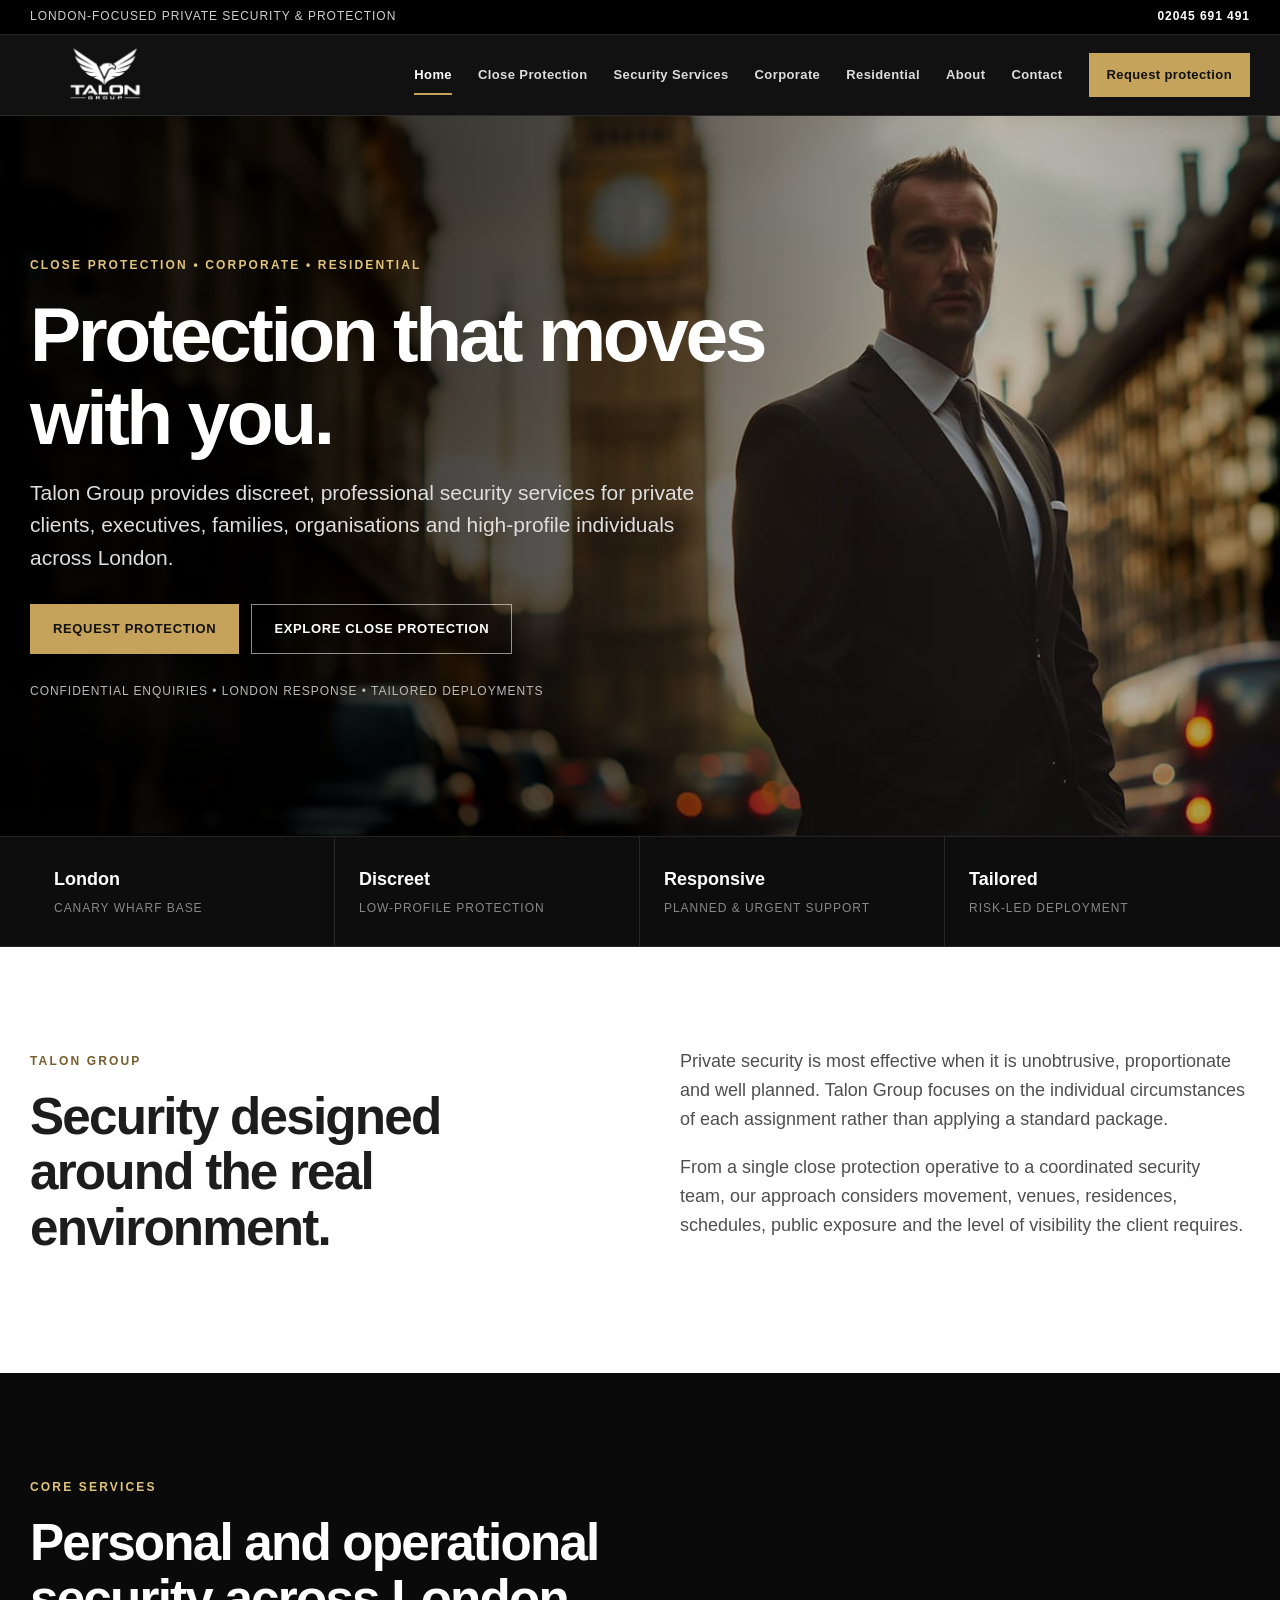
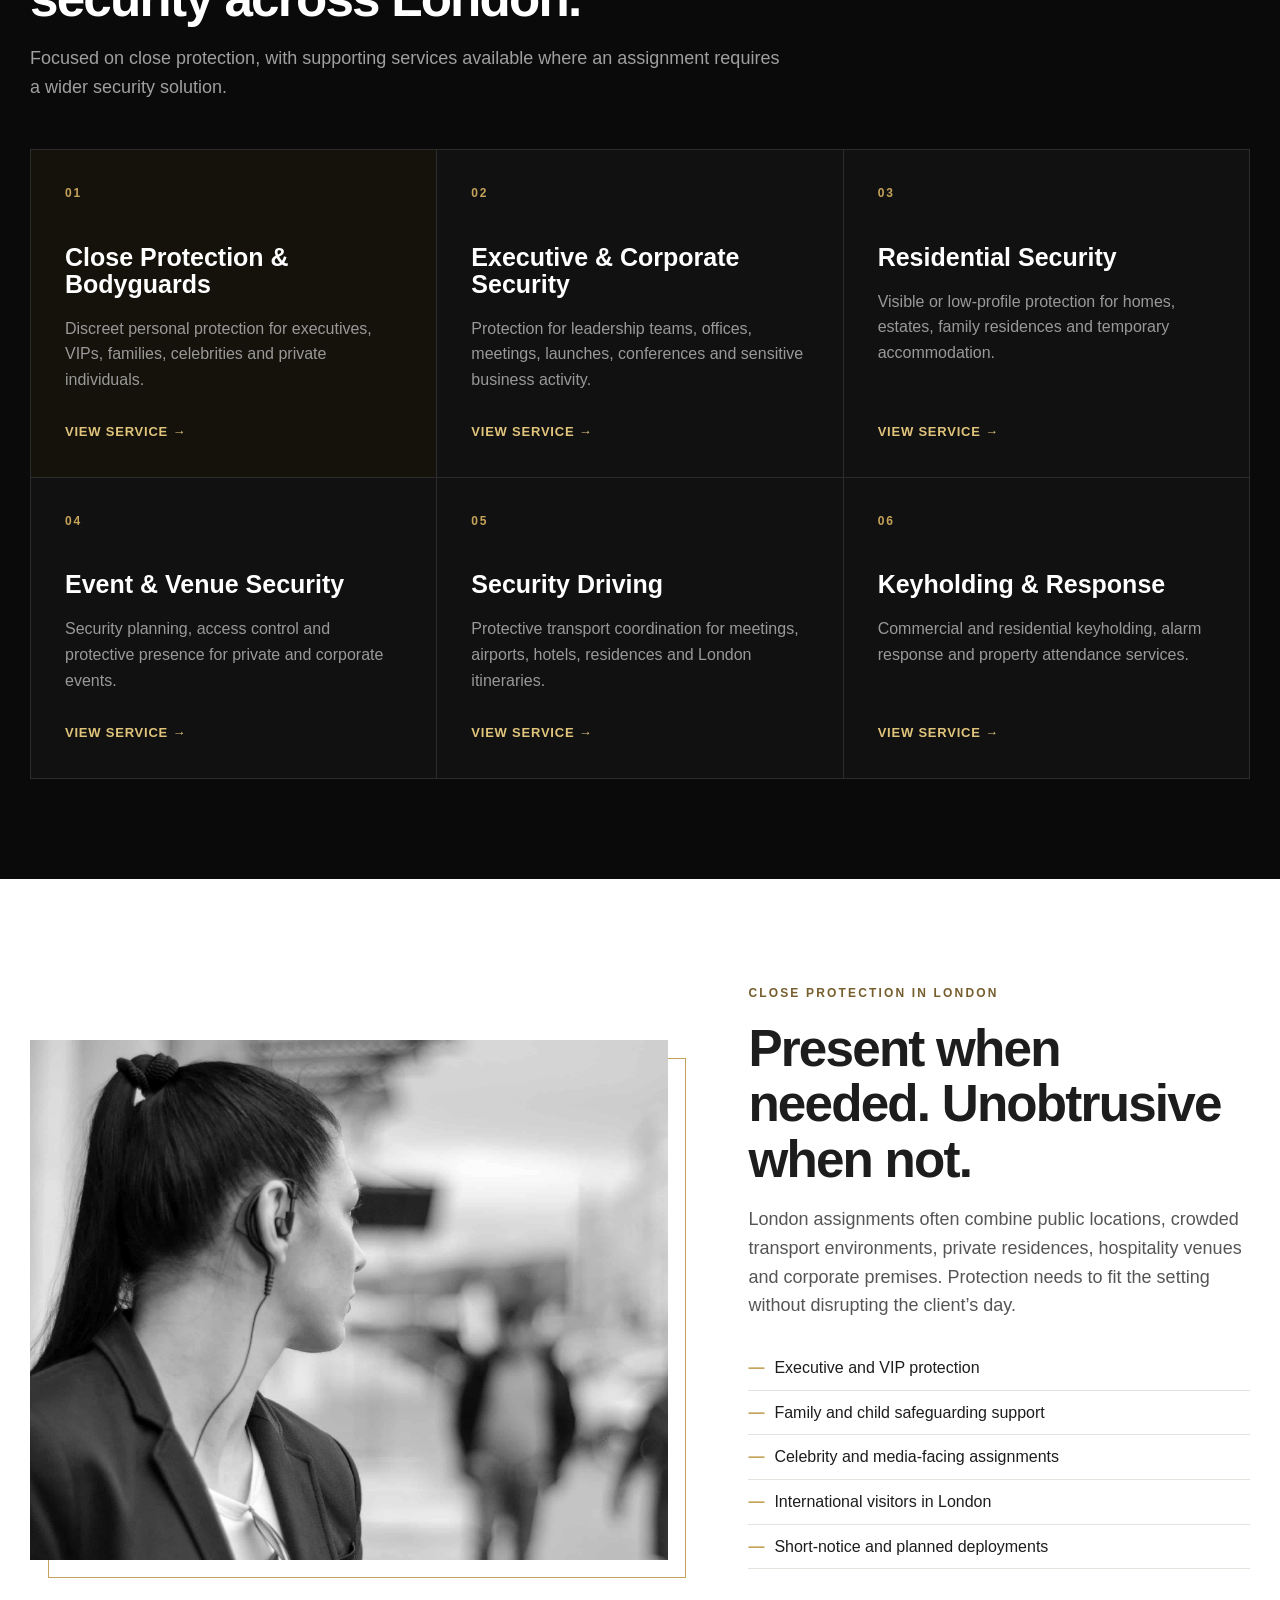
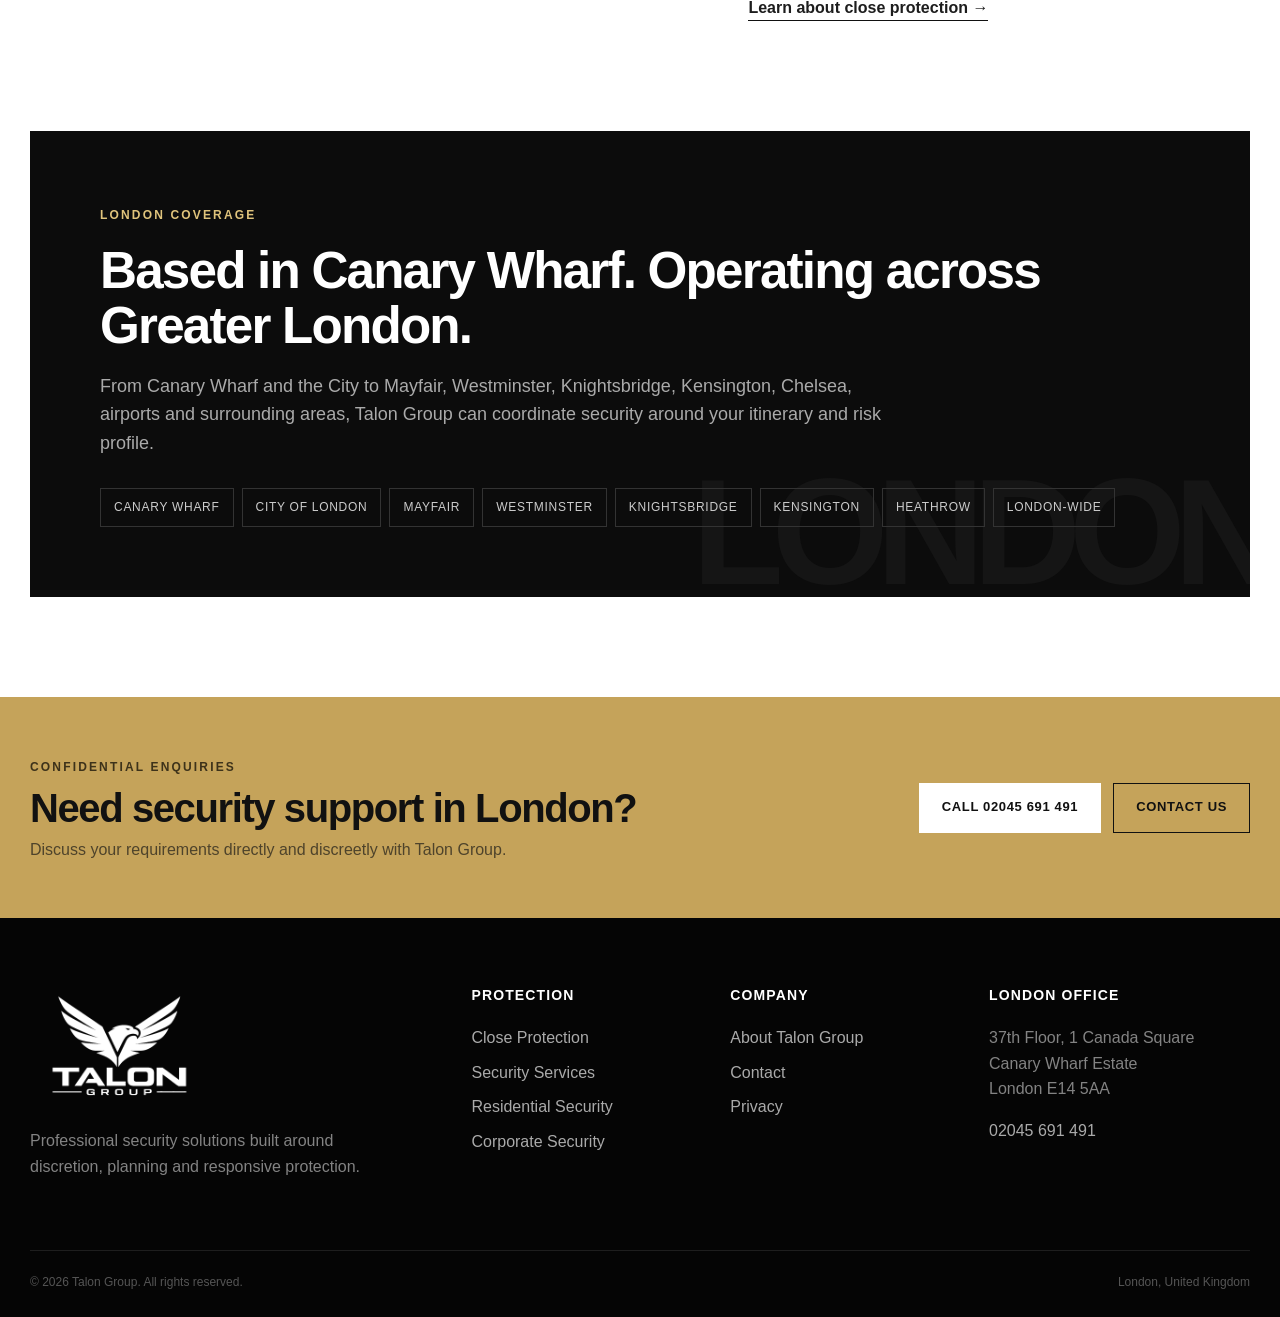
==== index.html @ 45525901 "Add files via upload" ====
<!doctype html>
<html lang="en-GB">
<head>
  <meta charset="utf-8">
  <meta name="viewport" content="width=device-width, initial-scale=1">
  <title>Private Security & Close Protection London | Talon Group</title>
  <meta name="description" content="Talon Group provides close protection, bodyguard, corporate, residential and security services across London.">
  <meta name="theme-color" content="#0b0b0b">
  <link rel="icon" href="/favicon.ico" sizes="any">
  <link rel="icon" type="image/png" href="/favicon.png">
  <link rel="stylesheet" href="/assets/css/style.css">
  <script defer src="/assets/js/script.js"></script>
</head>
<body class="home">
  <div class="topbar">
    <div class="container topbar-inner">
      <span>London-focused private security &amp; protection</span>
      <a href="tel:+442045691491">02045 691 491</a>
    </div>
  </div>

  <header class="site-header">
    <div class="container nav-wrap">
      <a class="brand" href="/" aria-label="Talon Group home">
        <img src="/assets/images/talon-logo-white.png" alt="Talon Group">
      </a>
      <button class="menu-toggle" aria-label="Open navigation" aria-expanded="false">
        <span></span><span></span><span></span>
      </button>
      <nav class="main-nav" aria-label="Primary navigation">
        <a href="/" class="active">Home</a>
<a href="close-protection">Close Protection</a>
<a href="services">Security Services</a>
<a href="corporate-security">Corporate</a>
<a href="residential-security">Residential</a>
<a href="about">About</a>
<a href="contact">Contact</a>
        <a class="nav-cta" href="contact">Request protection</a>
      </nav>
    </div>
  </header>

  <main>
<section class="hero hero-home">
  <div class="hero-bg" style="background-image:url('/assets/images/hero-bodyguards.jpg')"></div>
  <div class="hero-overlay"></div>
  <div class="container hero-content">
    <div class="hero-copy">
      <span class="eyebrow">Close Protection • Corporate • Residential</span>
      <h1>Protection that moves with you.</h1>
      <p class="lead">Talon Group provides discreet, professional security services for private clients, executives, families, organisations and high-profile individuals across London.</p>
      <div class="hero-actions">
        <a class="btn btn-gold" href="contact">Request protection</a>
        <a class="btn btn-outline-light" href="close-protection">Explore close protection</a>
      </div>
      <div class="hero-note">Confidential enquiries • London response • Tailored deployments</div>
    </div>
  </div>
</section>

<section class="intro-strip">
  <div class="container stats-grid">
    <div><strong>London</strong><span>Canary Wharf base</span></div>
    <div><strong>Discreet</strong><span>Low-profile protection</span></div>
    <div><strong>Responsive</strong><span>Planned & urgent support</span></div>
    <div><strong>Tailored</strong><span>Risk-led deployment</span></div>
  </div>
</section>

<section class="section">
  <div class="container split">
    <div>
      <span class="eyebrow dark">Talon Group</span>
      <h2>Security designed around the real environment.</h2>
    </div>
    <div class="prose">
      <p>Private security is most effective when it is unobtrusive, proportionate and well planned. Talon Group focuses on the individual circumstances of each assignment rather than applying a standard package.</p>
      <p>From a single close protection operative to a coordinated security team, our approach considers movement, venues, residences, schedules, public exposure and the level of visibility the client requires.</p>
    </div>
  </div>
</section>

<section class="section section-dark services-home">
  <div class="container">
    <div class="section-head">
      <span class="eyebrow">Core services</span>
      <h2>Personal and operational security across London.</h2>
      <p>Focused on close protection, with supporting services available where an assignment requires a wider security solution.</p>
    </div>
    <div class="card-grid">
      <a class="service-card featured" href="close-protection">
        <span class="service-no">01</span>
        <h3>Close Protection & Bodyguards</h3>
        <p>Discreet personal protection for executives, VIPs, families, celebrities and private individuals.</p>
        <span class="card-link">View service →</span>
      </a>
      <a class="service-card" href="corporate-security">
        <span class="service-no">02</span>
        <h3>Executive & Corporate Security</h3>
        <p>Protection for leadership teams, offices, meetings, launches, conferences and sensitive business activity.</p>
        <span class="card-link">View service →</span>
      </a>
      <a class="service-card" href="residential-security">
        <span class="service-no">03</span>
        <h3>Residential Security</h3>
        <p>Visible or low-profile protection for homes, estates, family residences and temporary accommodation.</p>
        <span class="card-link">View service →</span>
      </a>
      <a class="service-card" href="services#event-security">
        <span class="service-no">04</span>
        <h3>Event & Venue Security</h3>
        <p>Security planning, access control and protective presence for private and corporate events.</p>
        <span class="card-link">View service →</span>
      </a>
      <a class="service-card" href="services#security-driving">
        <span class="service-no">05</span>
        <h3>Security Driving</h3>
        <p>Protective transport coordination for meetings, airports, hotels, residences and London itineraries.</p>
        <span class="card-link">View service →</span>
      </a>
      <a class="service-card" href="services#keyholding">
        <span class="service-no">06</span>
        <h3>Keyholding & Response</h3>
        <p>Commercial and residential keyholding, alarm response and property attendance services.</p>
        <span class="card-link">View service →</span>
      </a>
    </div>
  </div>
</section>

<section class="section image-story">
  <div class="container image-story-grid">
    <div class="image-frame">
      <img src="/assets/images/close-protection-london.jpg" alt="Close protection operative in London">
    </div>
    <div class="story-copy">
      <span class="eyebrow dark">Close protection in London</span>
      <h2>Present when needed. Unobtrusive when not.</h2>
      <p>London assignments often combine public locations, crowded transport environments, private residences, hospitality venues and corporate premises. Protection needs to fit the setting without disrupting the client’s day.</p>
      <ul class="tick-list">
        <li>Executive and VIP protection</li>
        <li>Family and child safeguarding support</li>
        <li>Celebrity and media-facing assignments</li>
        <li>International visitors in London</li>
        <li>Short-notice and planned deployments</li>
      </ul>
      <a class="text-link" href="close-protection">Learn about close protection →</a>
    </div>
  </div>
</section>

<section class="section london-panel">
  <div class="container">
    <div class="london-card">
      <span class="eyebrow">London coverage</span>
      <h2>Based in Canary Wharf. Operating across Greater London.</h2>
      <p>From Canary Wharf and the City to Mayfair, Westminster, Knightsbridge, Kensington, Chelsea, airports and surrounding areas, Talon Group can coordinate security around your itinerary and risk profile.</p>
      <div class="location-tags">
        <span>Canary Wharf</span><span>City of London</span><span>Mayfair</span><span>Westminster</span><span>Knightsbridge</span><span>Kensington</span><span>Heathrow</span><span>London-wide</span>
      </div>
    </div>
  </div>
</section>
</main>

  <section class="cta-band">
    <div class="container cta-band-inner">
      <div>
        <span class="eyebrow">Confidential enquiries</span>
        <h2>Need security support in London?</h2>
        <p>Discuss your requirements directly and discreetly with Talon Group.</p>
      </div>
      <div class="cta-actions">
        <a class="btn btn-light" href="tel:+442045691491">Call 02045 691 491</a>
        <a class="btn btn-outline-light" href="contact">Contact us</a>
      </div>
    </div>
  </section>

  <footer class="site-footer">
    <div class="container footer-grid">
      <div class="footer-brand">
        <img src="/assets/images/talon-logo-white.png" alt="Talon Group">
        <p>Professional security solutions built around discretion, planning and responsive protection.</p>
      </div>
      <div>
        <h3>Protection</h3>
        <a href="close-protection">Close Protection</a>
        <a href="services">Security Services</a>
        <a href="residential-security">Residential Security</a>
        <a href="corporate-security">Corporate Security</a>
      </div>
      <div>
        <h3>Company</h3>
        <a href="about">About Talon Group</a>
        <a href="contact">Contact</a>
        <a href="privacy">Privacy</a>
      </div>
      <div>
        <h3>London office</h3>
        <p>37th Floor, 1 Canada Square<br>Canary Wharf Estate<br>London E14 5AA</p>
        <a href="tel:+442045691491">02045 691 491</a>
      </div>
    </div>
    <div class="container footer-bottom">
      <span>© <span id="year"></span> Talon Group. All rights reserved.</span>
      <span>London, United Kingdom</span>
    </div>
  </footer>
</body>
</html>
---- assets/css/style.css ----
:root{
  --black:#080808;
  --black-2:#111111;
  --black-3:#1a1a1a;
  --white:#fff;
  --paper:#f4f3ef;
  --line:#d9d7d0;
  --muted:#9d9d9d;
  --text:#1d1d1d;
  --gold:#c5a35a;
  --gold-2:#e0c47c;
  --max:1220px;
  --radius:2px;
}
*{box-sizing:border-box}
html{scroll-behavior:smooth}
body{margin:0;font-family:Arial,Helvetica,sans-serif;color:var(--text);background:#fff;line-height:1.6;-webkit-font-smoothing:antialiased}
img{max-width:100%;display:block}
a{color:inherit;text-decoration:none}
button{font:inherit}
.container{width:min(var(--max),calc(100% - 48px));margin:0 auto}
.topbar{background:#000;color:#cfcfcf;font-size:12px;letter-spacing:.08em;text-transform:uppercase;border-bottom:1px solid #252525}
.topbar-inner{height:34px;display:flex;align-items:center;justify-content:space-between;gap:24px}
.topbar a{color:#fff;font-weight:700}
.site-header{position:sticky;top:0;z-index:100;background:rgba(8,8,8,.96);border-bottom:1px solid rgba(255,255,255,.1);backdrop-filter:blur(10px)}
.nav-wrap{height:80px;display:flex;align-items:center;justify-content:space-between}
.brand{width:150px;display:block}
.brand img{width:100%;height:auto;max-height:62px;object-fit:contain}
.main-nav{display:flex;align-items:center;gap:26px;color:#ddd;font-size:13px;font-weight:700;letter-spacing:.03em}
.main-nav>a:not(.nav-cta){padding:30px 0;position:relative}
.main-nav>a:not(.nav-cta)::after{content:"";height:2px;background:var(--gold);position:absolute;left:0;right:100%;bottom:20px;transition:.25s}
.main-nav>a:hover::after,.main-nav>a.active::after{right:0}
.main-nav a.active{color:#fff}
.nav-cta{background:var(--gold);color:#111;padding:12px 18px}
.menu-toggle{display:none;background:transparent;border:0;width:42px;height:42px;padding:8px}
.menu-toggle span{display:block;height:2px;background:#fff;margin:6px 0;transition:.25s}
.hero{position:relative;min-height:720px;color:#fff;display:flex;align-items:center;overflow:hidden}
.hero-bg,.page-hero-bg{position:absolute;inset:0;background-size:cover;background-position:center}
.hero-home .hero-bg{background-position:center 42%}
.hero-overlay{position:absolute;inset:0;background:linear-gradient(90deg,rgba(0,0,0,.88) 0%,rgba(0,0,0,.64) 46%,rgba(0,0,0,.22) 78%,rgba(0,0,0,.35) 100%)}
.hero-content{position:relative;z-index:2;padding:90px 0}
.hero-copy{max-width:760px}
.eyebrow{display:inline-block;color:var(--gold-2);font-size:12px;font-weight:800;letter-spacing:.18em;text-transform:uppercase;margin-bottom:18px}
.eyebrow.dark{color:#765e2d}
h1,h2,h3{margin:0 0 18px;line-height:1.08}
h1{font-size:clamp(48px,6vw,88px);font-weight:800;letter-spacing:-.045em}
h2{font-size:clamp(34px,4vw,58px);font-weight:800;letter-spacing:-.035em}
h3{font-size:22px}
.lead{font-size:21px;line-height:1.55;max-width:700px;color:#dedede;margin:0 0 30px}
.hero-actions,.cta-actions{display:flex;gap:12px;flex-wrap:wrap}
.btn{display:inline-flex;align-items:center;justify-content:center;min-height:50px;padding:0 22px;font-size:13px;font-weight:800;letter-spacing:.05em;text-transform:uppercase;border:1px solid transparent;transition:.22s}
.btn:hover{transform:translateY(-2px)}
.btn-gold{background:var(--gold);color:#111}
.btn-gold:hover{background:var(--gold-2)}
.btn-outline-light{border-color:rgba(255,255,255,.55);color:#fff}
.btn-outline-light:hover{border-color:#fff;background:#fff;color:#111}
.btn-light{background:#fff;color:#111}
.btn-dark{background:#0d0d0d;color:#fff}
.btn.wide{width:100%}
.hero-note{margin-top:28px;font-size:12px;letter-spacing:.08em;text-transform:uppercase;color:#b9b9b9}
.intro-strip{background:#0d0d0d;color:#fff;border-top:1px solid #222;border-bottom:1px solid #222}
.stats-grid{display:grid;grid-template-columns:repeat(4,1fr)}
.stats-grid>div{padding:28px 24px;border-right:1px solid #282828}
.stats-grid>div:last-child{border-right:0}
.stats-grid strong{display:block;font-size:18px}
.stats-grid span{display:block;color:#888;font-size:12px;margin-top:5px;text-transform:uppercase;letter-spacing:.08em}
.section{padding:100px 0}
.section-soft{background:var(--paper)}
.section-dark{background:#0a0a0a;color:#fff}
.split{display:grid;grid-template-columns:1fr 1fr;gap:80px;align-items:start}
.prose{font-size:18px;color:#4f4f4f}
.prose p:first-child{margin-top:0}
.prose p{margin:0 0 20px}
.section-dark .prose{color:#bbb}
.section-head{max-width:760px;margin-bottom:48px}
.section-head p{color:#9f9f9f;font-size:18px}
.dark-head p{color:#555}
.card-grid{display:grid;grid-template-columns:repeat(3,1fr);gap:1px;background:#2c2c2c;border:1px solid #2c2c2c}
.service-card{background:#111;padding:34px;min-height:290px;display:flex;flex-direction:column;transition:.25s}
.service-card:hover{background:#171717;transform:translateY(-3px)}
.service-card.featured{background:#15120b}
.service-no{color:var(--gold);font-size:12px;font-weight:800;letter-spacing:.15em}
.service-card h3{font-size:25px;margin-top:40px}
.service-card p{color:#999;margin:0}
.card-link{margin-top:auto;padding-top:30px;color:var(--gold-2);font-size:13px;font-weight:800;text-transform:uppercase;letter-spacing:.06em}
.image-story-grid{display:grid;grid-template-columns:1.12fr .88fr;gap:80px;align-items:center}
.image-story-grid.reverse{grid-template-columns:.88fr 1.12fr}
.image-frame{position:relative}
.image-frame:after{content:"";position:absolute;inset:18px -18px -18px 18px;border:1px solid var(--gold);z-index:-1}
.image-frame img{width:100%;height:520px;object-fit:cover;filter:grayscale(100%) contrast(1.05)}
.story-copy p{font-size:18px;color:#555}
.tick-list{list-style:none;padding:0;margin:26px 0}
.tick-list li{position:relative;padding:9px 0 9px 26px;border-bottom:1px solid #e5e3dd}
.tick-list li:before{content:"—";position:absolute;left:0;color:var(--gold);font-weight:800}
.tick-list.light li{border-bottom-color:#343434;color:#cfcfcf}
.text-link{font-weight:800;border-bottom:1px solid #111;padding-bottom:4px}
.london-panel{padding-top:10px}
.london-card{background:#0c0c0c;color:#fff;padding:70px;position:relative;overflow:hidden}
.london-card:after{content:"LONDON";position:absolute;right:-20px;bottom:-55px;color:#151515;font-size:150px;font-weight:900;letter-spacing:-.08em}
.london-card>*{position:relative;z-index:1}
.london-card p{max-width:800px;color:#aaa;font-size:18px}
.location-tags{display:flex;flex-wrap:wrap;gap:8px;margin-top:30px}
.location-tags span{border:1px solid #333;padding:9px 13px;color:#ccc;font-size:12px;text-transform:uppercase;letter-spacing:.06em}
.page-hero{min-height:550px;position:relative;display:flex;align-items:end;color:#fff;overflow:hidden;background:#0a0a0a}
.page-hero.compact{min-height:430px;align-items:center;background:linear-gradient(120deg,#050505 0%,#181818 100%)}
.page-hero-content{position:relative;z-index:2;padding:90px 0 72px;max-width:850px}
.page-hero-content.plain{padding-top:100px}
.page-hero h1{font-size:clamp(48px,5vw,76px)}
.page-hero p{font-size:20px;color:#bbb;max-width:740px}
.mini-grid{display:grid;grid-template-columns:repeat(3,1fr);gap:18px}
.mini-grid>div{background:#fff;border:1px solid #e0ded8;padding:30px;min-height:210px}
.mini-grid p{color:#646464;margin-bottom:0}
.dark-grid>div{background:#111;border-color:#292929}
.dark-grid p{color:#999}
.service-detail-grid{display:grid;grid-template-columns:repeat(2,1fr);gap:18px}
.detail-card{border:1px solid #dedbd3;padding:38px;min-height:260px;background:#fff}
.detail-card>span{color:#8d7137;font-weight:800;letter-spacing:.15em;font-size:12px}
.detail-card h2{font-size:32px;margin-top:36px}
.detail-card p{color:#5a5a5a;font-size:17px}
.detail-card a{font-weight:800;color:#6f5727}
.principle-grid{display:grid;grid-template-columns:repeat(4,1fr);gap:1px;background:#2b2b2b;border:1px solid #2b2b2b}
.principle-grid>div{background:#111;padding:34px}
.principle-grid span{color:var(--gold)}
.principle-grid p{color:#999}
.office-card{border:1px solid #ddd9cf;display:flex;align-items:center;justify-content:space-between;gap:50px;padding:52px}
.office-card p{font-size:18px;color:#555}
.contact-grid{display:grid;grid-template-columns:1fr .9fr;gap:70px;align-items:start}
.contact-primary>p{font-size:18px;color:#555;max-width:600px}
.phone-display{display:inline-block;font-size:clamp(34px,5vw,66px);font-weight:800;letter-spacing:-.04em;margin:25px 0 50px;border-bottom:4px solid var(--gold)}
.contact-block{border-top:1px solid #ddd;padding-top:30px}
.enquiry-panel{background:#0b0b0b;color:#fff;padding:46px}
.enquiry-panel h3{font-size:30px}
.legal{max-width:850px;margin:0 auto}
.legal h2{font-size:28px;margin-top:40px}
.cta-band{background:var(--gold);color:#111;padding:56px 0}
.cta-band-inner{display:flex;align-items:center;justify-content:space-between;gap:50px}
.cta-band .eyebrow{color:#3d321a;margin-bottom:10px}
.cta-band h2{font-size:40px;margin-bottom:6px}
.cta-band p{margin:0;color:#4e432b}
.cta-band .btn-outline-light{border-color:#111;color:#111}
.cta-band .btn-outline-light:hover{background:#111;color:#fff}
.site-footer{background:#050505;color:#bcbcbc;padding:70px 0 24px}
.footer-grid{display:grid;grid-template-columns:1.5fr .8fr .8fr 1fr;gap:50px}
.footer-brand img{width:180px;margin-bottom:20px}
.footer-brand p{max-width:340px;color:#777}
.footer-grid h3{color:#fff;font-size:14px;text-transform:uppercase;letter-spacing:.08em;margin-bottom:22px}
.footer-grid a{display:block;margin:9px 0;color:#aaa}
.footer-grid a:hover{color:#fff}
.footer-grid p{color:#838383}
.footer-bottom{margin-top:55px;border-top:1px solid #1e1e1e;padding-top:22px;display:flex;justify-content:space-between;color:#555;font-size:12px}
@media(max-width:980px){
  .main-nav{position:absolute;top:80px;left:0;right:0;background:#090909;display:none;flex-direction:column;align-items:stretch;padding:18px 24px 28px;border-top:1px solid #222;gap:0}
  .main-nav.open{display:flex}
  .main-nav>a:not(.nav-cta){padding:15px 0;border-bottom:1px solid #222}
  .main-nav>a:not(.nav-cta)::after{display:none}
  .nav-cta{text-align:center;margin-top:15px}
  .menu-toggle{display:block}
  .split,.image-story-grid,.image-story-grid.reverse,.contact-grid{grid-template-columns:1fr;gap:50px}
  .card-grid,.mini-grid{grid-template-columns:repeat(2,1fr)}
  .principle-grid{grid-template-columns:repeat(2,1fr)}
  .footer-grid{grid-template-columns:repeat(2,1fr)}
  .image-story-grid.reverse .story-copy{order:2}
  .image-story-grid.reverse .image-frame{order:1}
}
@media(max-width:700px){
  .container{width:min(100% - 30px,var(--max))}
  .topbar span{display:none}
  .topbar-inner{justify-content:center}
  .nav-wrap{height:70px}
  .brand{width:126px}
  .main-nav{top:70px}
  .hero{min-height:650px}
  .hero-content{padding:70px 0}
  h1{font-size:47px}
  h2{font-size:38px}
  .lead{font-size:18px}
  .stats-grid{grid-template-columns:repeat(2,1fr)}
  .stats-grid>div:nth-child(2){border-right:0}
  .stats-grid>div:nth-child(-n+2){border-bottom:1px solid #282828}
  .section{padding:72px 0}
  .card-grid,.mini-grid,.service-detail-grid,.principle-grid{grid-template-columns:1fr}
  .service-card{min-height:250px}
  .image-frame img{height:380px}
  .image-frame:after{inset:10px -10px -10px 10px}
  .london-card{padding:42px 28px}
  .london-card:after{font-size:82px}
  .page-hero{min-height:480px}
  .page-hero.compact{min-height:390px}
  .page-hero-content{padding:70px 0 55px}
  .page-hero h1{font-size:46px}
  .office-card,.cta-band-inner{flex-direction:column;align-items:flex-start}
  .cta-actions{width:100%}
  .cta-actions .btn{flex:1}
  .footer-grid{grid-template-columns:1fr}
  .footer-bottom{flex-direction:column;gap:8px}
  .phone-display{font-size:40px}
}
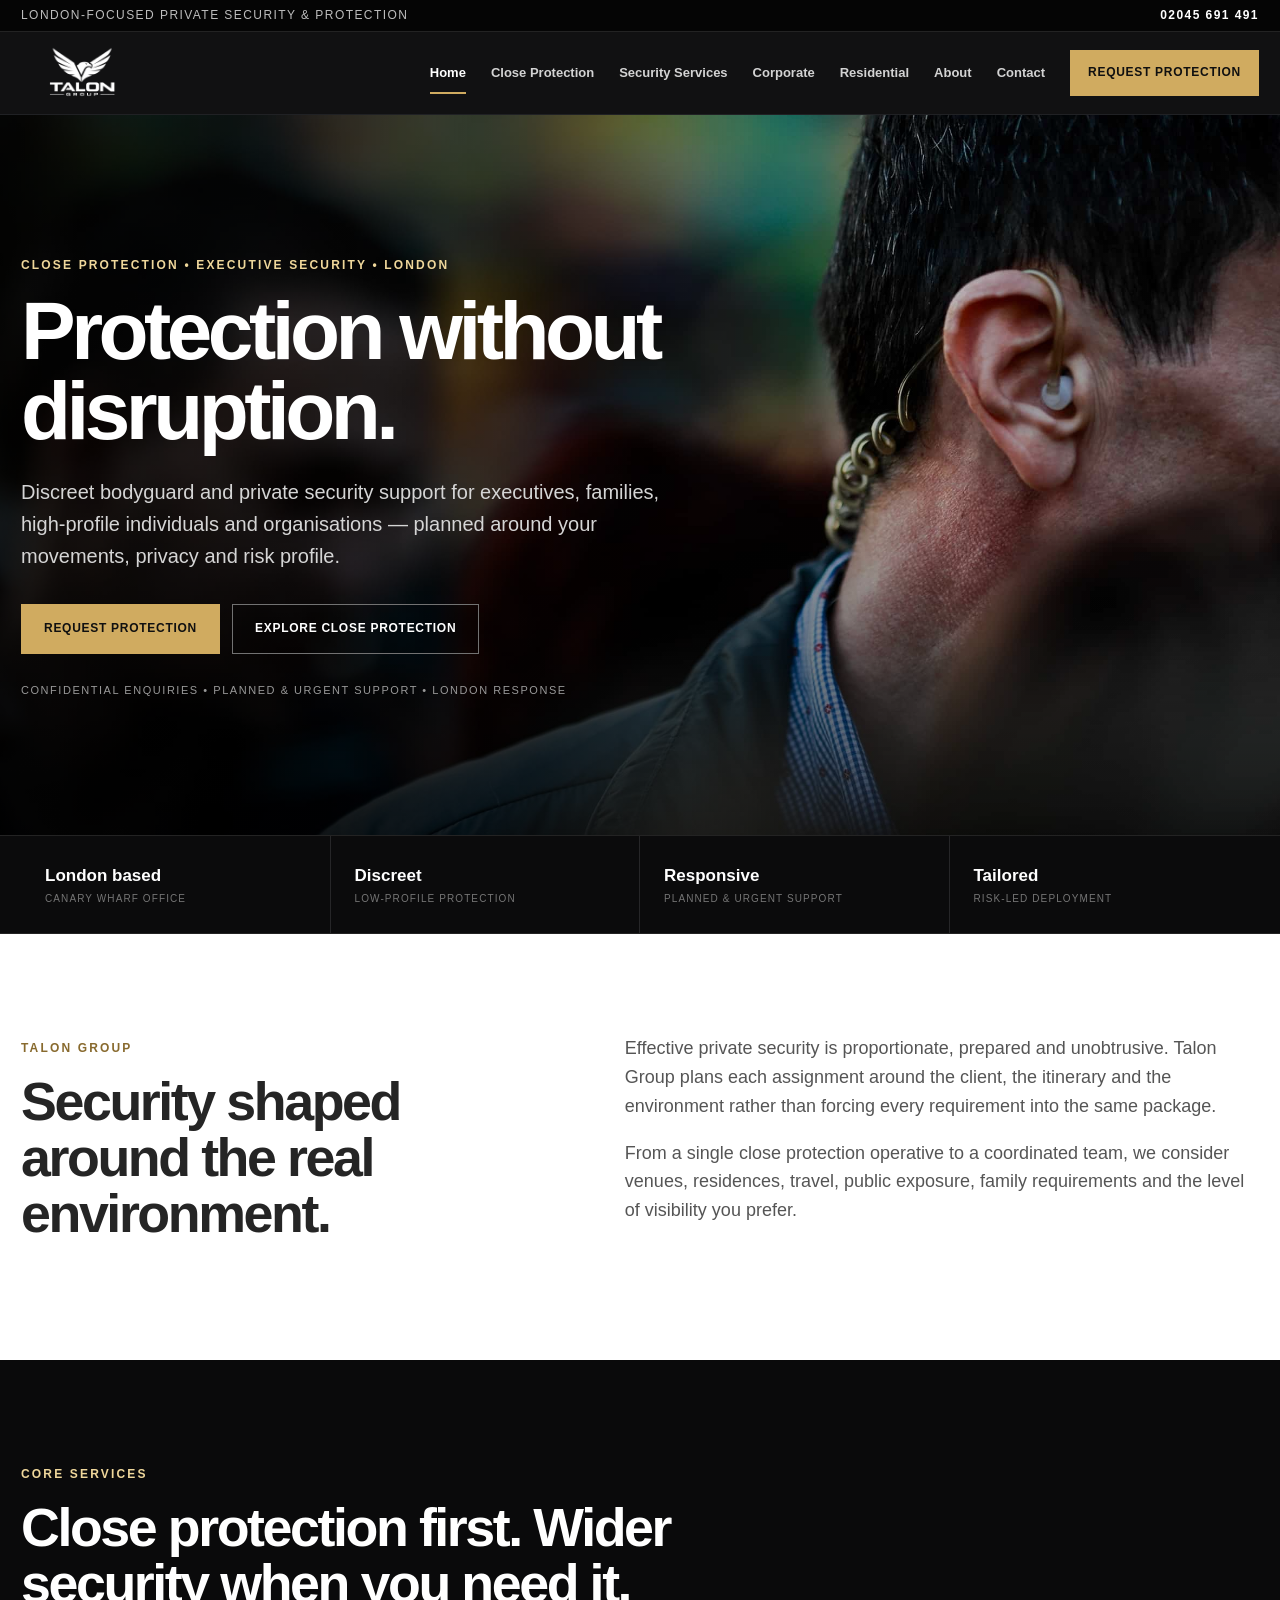
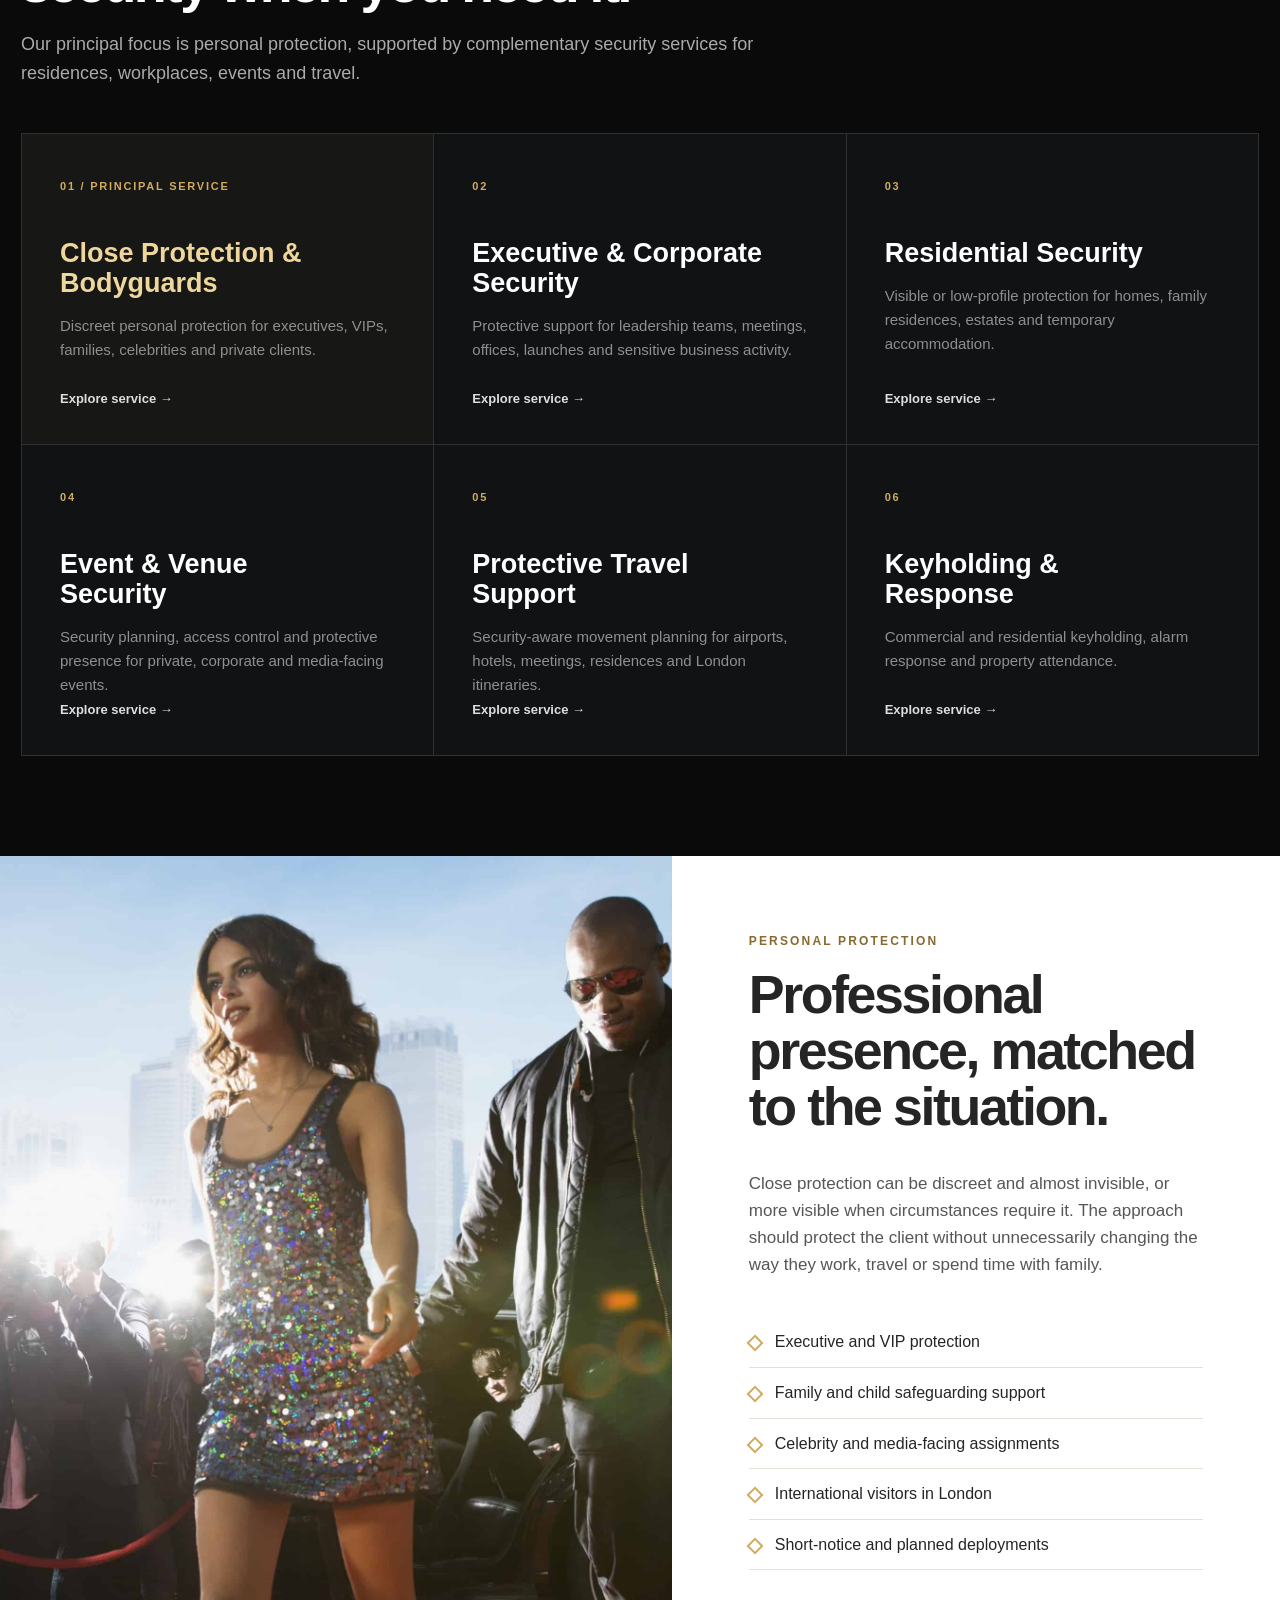
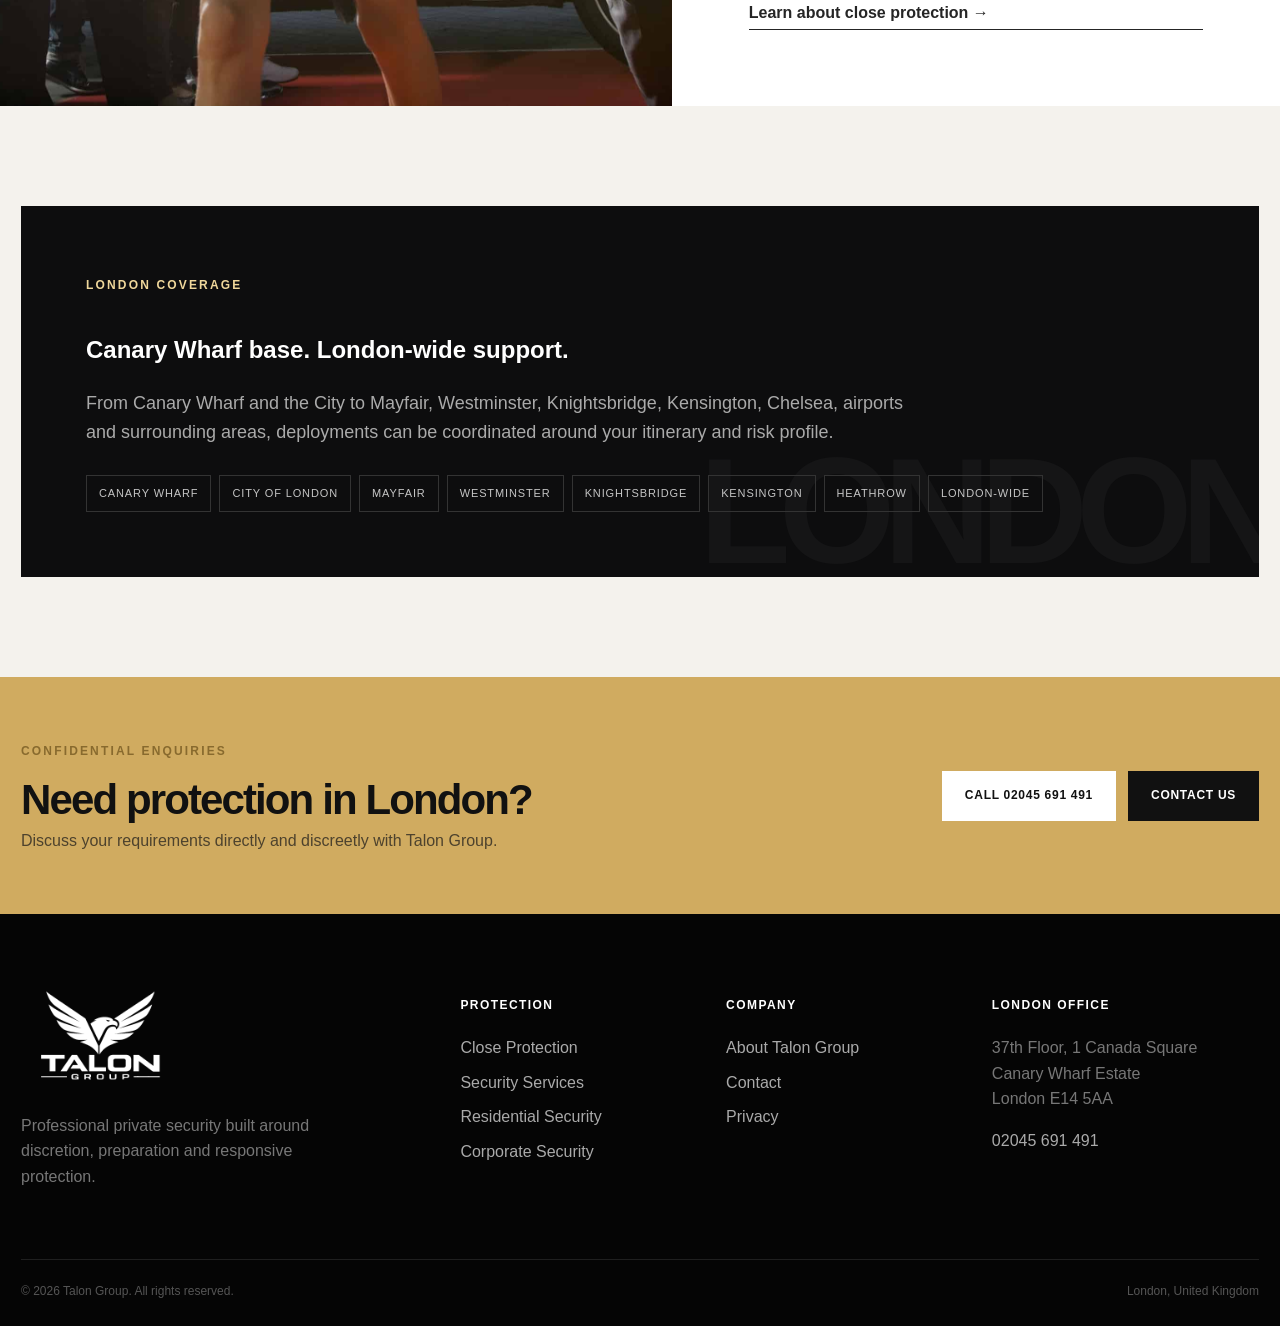
==== commit 097a3de4: "Add files via upload" ====
--- a/index.html
+++ b/index.html
@@ -1,211 +1,87 @@
-<!doctype html>
+<!DOCTYPE html>
+
 <html lang="en-GB">
 <head>
-  <meta charset="utf-8">
-  <meta name="viewport" content="width=device-width, initial-scale=1">
-  <title>Private Security & Close Protection London | Talon Group</title>
-  <meta name="description" content="Talon Group provides close protection, bodyguard, corporate, residential and security services across London.">
-  <meta name="theme-color" content="#0b0b0b">
-  <link rel="icon" href="/favicon.ico" sizes="any">
-  <link rel="icon" type="image/png" href="/favicon.png">
-  <link rel="stylesheet" href="/assets/css/style.css">
-  <script defer src="/assets/js/script.js"></script>
-</head>
-<body class="home">
-  <div class="topbar">
-    <div class="container topbar-inner">
-      <span>London-focused private security &amp; protection</span>
-      <a href="tel:+442045691491">02045 691 491</a>
-    </div>
-  </div>
+<meta charset="utf-8"/>
+<meta content="width=device-width, initial-scale=1" name="viewport"/>
+<title>Private Security &amp; Close Protection London | Talon Group</title>
+<meta content="Talon Group provides discreet close protection, bodyguard and private security services for clients, families and organisations across London." name="description"/>
+<meta content="#0a0a0b" name="theme-color"/>
+<link href="/favicon.ico" rel="icon" sizes="any"/>
+<link href="/favicon.svg" rel="icon" type="image/svg+xml"/>
+<link href="/favicon.png" rel="icon" type="image/png"/>
+<link href="/apple-touch-icon.png" rel="apple-touch-icon"/>
+<link href="/assets/css/style.css" rel="stylesheet"/>
+<style>
 
-  <header class="site-header">
-    <div class="container nav-wrap">
-      <a class="brand" href="/" aria-label="Talon Group home">
-        <img src="/assets/images/talon-logo-white.png" alt="Talon Group">
-      </a>
-      <button class="menu-toggle" aria-label="Open navigation" aria-expanded="false">
-        <span></span><span></span><span></span>
-      </button>
-      <nav class="main-nav" aria-label="Primary navigation">
-        <a href="/" class="active">Home</a>
-<a href="close-protection">Close Protection</a>
-<a href="services">Security Services</a>
-<a href="corporate-security">Corporate</a>
-<a href="residential-security">Residential</a>
-<a href="about">About</a>
-<a href="contact">Contact</a>
-        <a class="nav-cta" href="contact">Request protection</a>
-      </nav>
-    </div>
-  </header>
+:root{
+  --ink:#0a0a0b;--ink2:#111214;--ink3:#18191b;--paper:#f4f2ed;--white:#fff;
+  --gold:#d0ab60;--gold2:#efd79b;--muted:#a7a7a7;--text:#252525;--line:#ddd9d0;
+  --max:1240px;--shadow:0 24px 70px rgba(0,0,0,.18)
+}
+*{box-sizing:border-box}html{scroll-behavior:smooth}body{margin:0;font-family:Arial,Helvetica,sans-serif;color:var(--text);background:#fff;line-height:1.6;-webkit-font-smoothing:antialiased}img{display:block;max-width:100%}a{text-decoration:none;color:inherit}button,input,textarea,select{font:inherit}.container{width:min(calc(100% - 42px),var(--max));margin-inline:auto}.skip{position:absolute;left:-9999px}.skip:focus{left:16px;top:16px;z-index:1000;background:#fff;padding:10px 14px}
+.topbar{background:#050505;color:#bdbdbd;border-bottom:1px solid #232323;font-size:12px;letter-spacing:.12em;text-transform:uppercase}.topbar-inner{height:31px;display:flex;align-items:center;justify-content:space-between}.topbar a{color:#fff;font-weight:800}.site-header{background:rgba(10,10,11,.97);color:#fff;position:sticky;top:0;z-index:100;border-bottom:1px solid #202124;backdrop-filter:blur(10px)}.nav-wrap{height:82px;display:flex;align-items:center;gap:38px}.brand{width:122px;flex:0 0 auto}.brand img{width:100%;height:58px;object-fit:contain}.main-nav{margin-left:auto;display:flex;align-items:center;gap:25px}.main-nav>a:not(.nav-cta){font-size:13px;font-weight:700;color:#d3d3d3;position:relative;padding:31px 0}.main-nav>a:not(.nav-cta):after{content:"";position:absolute;left:0;right:100%;bottom:20px;height:2px;background:var(--gold);transition:.25s}.main-nav>a:hover,.main-nav>a.active{color:#fff}.main-nav>a:hover:after,.main-nav>a.active:after{right:0}.nav-cta{background:var(--gold);color:#101010;padding:13px 18px;font-size:12px;font-weight:900;text-transform:uppercase;letter-spacing:.06em}.menu-toggle{display:none;margin-left:auto;background:transparent;border:0;padding:8px}.menu-toggle span{display:block;width:28px;height:2px;background:#fff;margin:6px 0}
+.eyebrow{display:inline-block;color:var(--gold2);font-size:12px;font-weight:900;text-transform:uppercase;letter-spacing:.18em;margin-bottom:16px}.eyebrow.dark{color:#886a2e}.hero{position:relative;min-height:720px;background:#060606;color:#fff;display:flex;align-items:center;overflow:hidden}.hero-bg{position:absolute;inset:0;background:url('/images/hero-new.jpg') center 38%/cover no-repeat;transform:scale(1.015)}.hero-bg:after{content:"";position:absolute;inset:0;background:linear-gradient(90deg,rgba(0,0,0,.88) 0%,rgba(0,0,0,.66) 42%,rgba(0,0,0,.18) 75%,rgba(0,0,0,.18) 100%),linear-gradient(0deg,rgba(0,0,0,.48),transparent 45%)}.hero-content{position:relative;z-index:2;padding:92px 0}.hero-copy{max-width:745px}.hero h1,.page-hero h1{font-size:clamp(55px,6.4vw,92px);line-height:.98;letter-spacing:-.055em;margin:0 0 24px}.hero .lead{font-size:20px;color:#d5d5d5;max-width:680px;margin:0 0 32px}.hero-actions,.cta-actions{display:flex;gap:12px;flex-wrap:wrap}.btn{display:inline-flex;align-items:center;justify-content:center;min-height:50px;padding:0 22px;border:1px solid transparent;text-transform:uppercase;letter-spacing:.06em;font-size:12px;font-weight:900;transition:.2s}.btn-gold{background:var(--gold);color:#101010}.btn-gold:hover{background:var(--gold2)}.btn-outline{border-color:#727272;color:#fff;background:rgba(0,0,0,.18)}.btn-outline:hover{border-color:#fff;background:#fff;color:#111}.btn-dark{background:#111;color:#fff}.btn-light{background:#fff;color:#111}.wide{width:100%}.hero-note{margin-top:28px;color:#999;font-size:11px;letter-spacing:.14em;text-transform:uppercase}.trust-strip{background:#0b0b0c;color:#fff;border-top:1px solid #232323;border-bottom:1px solid #232323}.trust-grid{display:grid;grid-template-columns:repeat(4,1fr)}.trust-grid>div{padding:26px 24px;border-right:1px solid #262628}.trust-grid>div:last-child{border-right:0}.trust-grid strong{display:block;font-size:17px;margin-bottom:2px}.trust-grid span{display:block;color:#757575;text-transform:uppercase;font-size:10px;letter-spacing:.11em}
+.section{padding:100px 0}.section-soft{background:var(--paper)}.section-dark{background:var(--ink);color:#fff}.section-dark p{color:#aaa}.section-head{max-width:820px;margin-bottom:45px}.section-head h2,.split h2,.story h2,.cta-band h2{font-size:clamp(38px,4.2vw,60px);line-height:1.04;letter-spacing:-.045em;margin:0 0 18px}.section-head p{font-size:18px;color:#aaa}.split{display:grid;grid-template-columns:.9fr 1.1fr;gap:85px;align-items:start}.prose{font-size:18px;color:#555}.prose p:first-child{margin-top:0}.service-grid{display:grid;grid-template-columns:repeat(3,1fr);gap:1px;background:#303033;border:1px solid #303033}.service-card{position:relative;background:#111214;padding:38px;min-height:310px;overflow:hidden}.service-card:before{content:"";position:absolute;inset:0;background:linear-gradient(135deg,rgba(208,171,96,.10),transparent 45%);opacity:0;transition:.25s}.service-card:hover:before{opacity:1}.service-card .no{color:var(--gold);font-size:11px;font-weight:900;letter-spacing:.16em}.service-card h3{font-size:27px;line-height:1.1;margin:42px 0 15px;max-width:290px}.service-card p{font-size:15px;color:#8f8f8f}.service-card .arrow{position:absolute;left:38px;bottom:34px;color:#ddd;font-size:13px;font-weight:800}.service-card.featured{background:#171716}.service-card.featured h3{color:var(--gold2)}
+.image-story{display:grid;grid-template-columns:1.05fr .95fr;align-items:stretch;min-height:590px}.image-story .visual{min-height:520px;background:center/cover no-repeat}.image-story .story{padding:76px clamp(36px,6vw,90px);display:flex;flex-direction:column;justify-content:center;background:#fff}.image-story.dark .story{background:#101112;color:#fff}.image-story.dark .story p{color:#aaa}.image-story .story p{font-size:17px;color:#565656}.tick-list{list-style:none;padding:0;margin:22px 0 30px}.tick-list li{position:relative;padding:12px 0 12px 26px;border-bottom:1px solid #e4e1da}.tick-list li:before{content:"";position:absolute;left:0;top:20px;width:8px;height:8px;border:2px solid var(--gold);transform:rotate(45deg)}.dark .tick-list li,.tick-list.light li{border-bottom-color:#303030;color:#c9c9c9}.text-link{display:inline-block;font-weight:900;border-bottom:1px solid currentColor;padding-bottom:3px}.coverage-card{background:#0d0d0e;color:#fff;padding:65px;position:relative;overflow:hidden}.coverage-card:after{content:"LONDON";position:absolute;right:-18px;bottom:-54px;font-size:150px;font-weight:900;letter-spacing:-.08em;color:#151516}.coverage-card>*{position:relative;z-index:1}.coverage-card p{max-width:820px;color:#aaa;font-size:18px}.tags{display:flex;flex-wrap:wrap;gap:8px;margin-top:28px}.tags span{border:1px solid #333;padding:9px 12px;color:#c5c5c5;font-size:11px;text-transform:uppercase;letter-spacing:.08em}
+.page-hero{min-height:490px;position:relative;color:#fff;background:#09090a;display:flex;align-items:end;overflow:hidden}.page-hero.has-image:before{content:"";position:absolute;inset:0;background:var(--page-image) center/cover no-repeat}.page-hero:after{content:"";position:absolute;inset:0;background:linear-gradient(90deg,rgba(0,0,0,.90),rgba(0,0,0,.46) 62%,rgba(0,0,0,.30))}.page-hero-content{position:relative;z-index:2;padding:90px 0 68px;max-width:930px}.page-hero h1{font-size:clamp(48px,5.3vw,78px)}.page-hero p{font-size:19px;max-width:760px;color:#c5c5c5}.detail-grid{display:grid;grid-template-columns:repeat(2,1fr);gap:18px}.detail-card{border:1px solid #e0ddd5;padding:38px;background:#fff;min-height:280px}.detail-card .no{font-size:11px;font-weight:900;letter-spacing:.14em;color:#8c6d2f}.detail-card h2{font-size:31px;line-height:1.08;margin:38px 0 14px}.detail-card p{color:#5c5c5c}.process-grid{display:grid;grid-template-columns:repeat(4,1fr);gap:1px;background:#303033;border:1px solid #303033}.process-grid>div{background:#111214;padding:32px}.process-grid span{color:var(--gold);font-weight:900}.process-grid h3{font-size:22px}.process-grid p{color:#8c8c8c;font-size:14px}.office-card{border:1px solid var(--line);padding:52px;display:flex;justify-content:space-between;align-items:center;gap:40px}.office-card p{color:#555;font-size:17px}.contact-grid{display:grid;grid-template-columns:1fr .9fr;gap:65px}.phone-display{display:inline-block;font-size:clamp(38px,5vw,66px);font-weight:900;letter-spacing:-.04em;border-bottom:4px solid var(--gold);margin:20px 0 42px}.enquiry-panel{background:#101112;color:#fff;padding:45px}.enquiry-panel h2{font-size:34px;line-height:1.1}.legal{max-width:880px}.legal h2{font-size:30px;margin-top:40px}.legal p,.legal li{color:#555}
+.cta-band{background:var(--gold);color:#111;padding:60px 0}.cta-inner{display:flex;justify-content:space-between;align-items:center;gap:45px}.cta-band h2{font-size:42px;margin-bottom:7px}.cta-band p{margin:0;color:#4d422d}.site-footer{background:#050505;color:#aaa;padding:70px 0 24px}.footer-grid{display:grid;grid-template-columns:1.45fr .8fr .8fr 1fr;gap:52px}.footer-brand img{width:160px;margin-bottom:22px}.footer-brand p{max-width:330px;color:#707070}.footer-grid h3{color:#fff;font-size:12px;text-transform:uppercase;letter-spacing:.12em;margin-bottom:20px}.footer-grid a{display:block;margin:9px 0}.footer-grid a:hover{color:#fff}.footer-grid p{color:#777}.footer-bottom{margin-top:54px;border-top:1px solid #1f1f1f;padding-top:22px;display:flex;justify-content:space-between;color:#555;font-size:12px}
+@media(max-width:1000px){.main-nav{position:absolute;top:82px;left:0;right:0;background:#080809;display:none;flex-direction:column;align-items:stretch;padding:18px 24px 28px;border-top:1px solid #222;gap:0}.main-nav.open{display:flex}.main-nav>a:not(.nav-cta){padding:14px 0;border-bottom:1px solid #222}.main-nav>a:not(.nav-cta):after{display:none}.nav-cta{text-align:center;margin-top:15px}.menu-toggle{display:block}.split,.contact-grid{grid-template-columns:1fr;gap:45px}.service-grid{grid-template-columns:repeat(2,1fr)}.process-grid{grid-template-columns:repeat(2,1fr)}.image-story{grid-template-columns:1fr}.image-story .visual{min-height:470px}.footer-grid{grid-template-columns:repeat(2,1fr)}}
+@media(max-width:700px){.container{width:min(calc(100% - 30px),var(--max))}.topbar-inner span{display:none}.topbar-inner{justify-content:center}.nav-wrap{height:70px}.brand{width:105px}.brand img{height:48px}.main-nav{top:70px}.hero{min-height:650px}.hero-content{padding:70px 0}.hero h1{font-size:51px}.hero .lead{font-size:18px}.trust-grid{grid-template-columns:repeat(2,1fr)}.trust-grid>div:nth-child(2){border-right:0}.trust-grid>div:nth-child(-n+2){border-bottom:1px solid #262628}.section{padding:74px 0}.service-grid,.detail-grid,.process-grid{grid-template-columns:1fr}.service-card{min-height:270px}.image-story .visual{min-height:340px}.image-story .story{padding:52px 28px}.coverage-card{padding:43px 28px}.coverage-card:after{font-size:80px}.page-hero{min-height:430px}.page-hero-content{padding:70px 0 52px}.page-hero h1{font-size:46px}.office-card,.cta-inner{flex-direction:column;align-items:flex-start}.footer-grid{grid-template-columns:1fr}.footer-bottom{flex-direction:column;gap:6px}.phone-display{font-size:38px}.cta-actions{width:100%}.cta-actions .btn{flex:1}.hero-actions .btn{width:100%}}
 
-  <main>
-<section class="hero hero-home">
-  <div class="hero-bg" style="background-image:url('/assets/images/hero-bodyguards.jpg')"></div>
-  <div class="hero-overlay"></div>
-  <div class="container hero-content">
-    <div class="hero-copy">
-      <span class="eyebrow">Close Protection • Corporate • Residential</span>
-      <h1>Protection that moves with you.</h1>
-      <p class="lead">Talon Group provides discreet, professional security services for private clients, executives, families, organisations and high-profile individuals across London.</p>
-      <div class="hero-actions">
-        <a class="btn btn-gold" href="contact">Request protection</a>
-        <a class="btn btn-outline-light" href="close-protection">Explore close protection</a>
-      </div>
-      <div class="hero-note">Confidential enquiries • London response • Tailored deployments</div>
-    </div>
-  </div>
-</section>
+</style>
+<script defer="" src="/assets/js/script.js"></script>
+<link href="https://www.talongroup.co.uk/" rel="canonical"/><meta content="Private Security &amp; Close Protection London | Talon Group" property="og:title"/><meta content="Talon Group provides discreet close protection, bodyguard and private security services for clients, families and organisations across London." property="og:description"/><meta content="website" property="og:type"/><meta content="https://www.talongroup.co.uk/" property="og:url"/></head>
+<body>
+<a class="skip" href="#main">Skip to content</a>
+<div class="topbar"><div class="container topbar-inner"><span>London-focused private security &amp; protection</span><a href="tel:+442045691491">02045 691 491</a></div></div>
+<header class="site-header"><div class="container nav-wrap">
+<a aria-label="Talon Group home" class="brand" href="/"><img alt="Talon Group" src="/images/talon-logo-white.png"/></a>
+<button aria-expanded="false" aria-label="Open navigation" class="menu-toggle" type="button"><span></span><span></span><span></span></button>
+<nav aria-label="Primary navigation" class="main-nav"><a class="active" href="/">Home</a>
+<a href="/close-protection/">Close Protection</a>
+<a href="/services/">Security Services</a>
+<a href="/corporate-security/">Corporate</a>
+<a href="/residential-security/">Residential</a>
+<a href="/about/">About</a>
+<a href="/contact/">Contact</a><a class="nav-cta" href="/contact/">Request protection</a></nav>
+</div></header>
+<main id="main">
+<section class="hero"><div class="hero-bg"></div><div class="container hero-content"><div class="hero-copy"><span class="eyebrow">Close Protection • Executive Security • London</span><h1>Protection without disruption.</h1><p class="lead">Discreet bodyguard and private security support for executives, families, high-profile individuals and organisations — planned around your movements, privacy and risk profile.</p><div class="hero-actions"><a class="btn btn-gold" href="/contact/">Request protection</a><a class="btn btn-outline" href="/close-protection/">Explore close protection</a></div><div class="hero-note">Confidential enquiries • Planned &amp; urgent support • London response</div></div></div></section>
+<section class="trust-strip"><div class="container trust-grid"><div><strong>London based</strong><span>Canary Wharf office</span></div><div><strong>Discreet</strong><span>Low-profile protection</span></div><div><strong>Responsive</strong><span>Planned &amp; urgent support</span></div><div><strong>Tailored</strong><span>Risk-led deployment</span></div></div></section>
+<section class="section"><div class="container split"><div><span class="eyebrow dark">Talon Group</span><h2>Security shaped around the real environment.</h2></div><div class="prose"><p>Effective private security is proportionate, prepared and unobtrusive. Talon Group plans each assignment around the client, the itinerary and the environment rather than forcing every requirement into the same package.</p><p>From a single close protection operative to a coordinated team, we consider venues, residences, travel, public exposure, family requirements and the level of visibility you prefer.</p></div></div></section>
+<section class="section section-dark"><div class="container"><div class="section-head"><span class="eyebrow">Core services</span><h2>Close protection first. Wider security when you need it.</h2><p>Our principal focus is personal protection, supported by complementary security services for residences, workplaces, events and travel.</p></div><div class="service-grid">
+<a class="service-card featured" href="/close-protection/"><span class="no">01 / PRINCIPAL SERVICE</span><h3>Close Protection &amp; Bodyguards</h3><p>Discreet personal protection for executives, VIPs, families, celebrities and private clients.</p><span class="arrow">Explore service →</span></a>
+<a class="service-card" href="/corporate-security/"><span class="no">02</span><h3>Executive &amp; Corporate Security</h3><p>Protective support for leadership teams, meetings, offices, launches and sensitive business activity.</p><span class="arrow">Explore service →</span></a>
+<a class="service-card" href="/residential-security/"><span class="no">03</span><h3>Residential Security</h3><p>Visible or low-profile protection for homes, family residences, estates and temporary accommodation.</p><span class="arrow">Explore service →</span></a>
+<a class="service-card" href="/services/#event-security"><span class="no">04</span><h3>Event &amp; Venue Security</h3><p>Security planning, access control and protective presence for private, corporate and media-facing events.</p><span class="arrow">Explore service →</span></a>
+<a class="service-card" href="/services/#security-driving"><span class="no">05</span><h3>Protective Travel Support</h3><p>Security-aware movement planning for airports, hotels, meetings, residences and London itineraries.</p><span class="arrow">Explore service →</span></a>
+<a class="service-card" href="/services/#keyholding"><span class="no">06</span><h3>Keyholding &amp; Response</h3><p>Commercial and residential keyholding, alarm response and property attendance.</p><span class="arrow">Explore service →</span></a>
+</div></div></section>
+<section class="image-story"><div class="visual" style="background-image:url('/images/celebrity-protection.jpg')"></div><div class="story"><span class="eyebrow dark">Personal protection</span><h2>Professional presence, matched to the situation.</h2><p>Close protection can be discreet and almost invisible, or more visible when circumstances require it. The approach should protect the client without unnecessarily changing the way they work, travel or spend time with family.</p><ul class="tick-list"><li>Executive and VIP protection</li><li>Family and child safeguarding support</li><li>Celebrity and media-facing assignments</li><li>International visitors in London</li><li>Short-notice and planned deployments</li></ul><a class="text-link" href="/close-protection/">Learn about close protection →</a></div></section>
+<section class="section section-soft"><div class="container"><div class="coverage-card"><span class="eyebrow">London coverage</span><h2>Canary Wharf base. London-wide support.</h2><p>From Canary Wharf and the City to Mayfair, Westminster, Knightsbridge, Kensington, Chelsea, airports and surrounding areas, deployments can be coordinated around your itinerary and risk profile.</p><div class="tags"><span>Canary Wharf</span><span>City of London</span><span>Mayfair</span><span>Westminster</span><span>Knightsbridge</span><span>Kensington</span><span>Heathrow</span><span>London-wide</span></div></div></div></section>
+</main>
+<section class="cta-band"><div class="container cta-inner"><div><span class="eyebrow dark">Confidential enquiries</span><h2>Need protection in London?</h2><p>Discuss your requirements directly and discreetly with Talon Group.</p></div><div class="cta-actions"><a class="btn btn-light" href="tel:+442045691491">Call 02045 691 491</a><a class="btn btn-dark" href="/contact/">Contact us</a></div></div></section>
+<footer class="site-footer"><div class="container footer-grid"><div class="footer-brand"><img alt="Talon Group" src="/images/talon-logo-white.png"/><p>Professional private security built around discretion, preparation and responsive protection.</p></div><div><h3>Protection</h3><a href="/close-protection/">Close Protection</a><a href="/services/">Security Services</a><a href="/residential-security/">Residential Security</a><a href="/corporate-security/">Corporate Security</a></div><div><h3>Company</h3><a href="/about/">About Talon Group</a><a href="/contact/">Contact</a><a href="/privacy/">Privacy</a></div><div><h3>London office</h3><p>37th Floor, 1 Canada Square<br/>Canary Wharf Estate<br/>London E14 5AA</p><a href="tel:+442045691491">02045 691 491</a></div></div><div class="container footer-bottom"><span>© <span id="year"></span> Talon Group. All rights reserved.</span><span>London, United Kingdom</span></div></footer>
+<script id="inline-fallback">
 
-<section class="intro-strip">
-  <div class="container stats-grid">
-    <div><strong>London</strong><span>Canary Wharf base</span></div>
-    <div><strong>Discreet</strong><span>Low-profile protection</span></div>
-    <div><strong>Responsive</strong><span>Planned & urgent support</span></div>
-    <div><strong>Tailored</strong><span>Risk-led deployment</span></div>
-  </div>
-</section>
+(() => {
+  const button = document.querySelector('.menu-toggle');
+  const nav = document.querySelector('.main-nav');
+  if (button && nav) {
+    button.addEventListener('click', () => {
+      const open = nav.classList.toggle('open');
+      button.setAttribute('aria-expanded', String(open));
+      button.setAttribute('aria-label', open ? 'Close navigation' : 'Open navigation');
+    });
+    nav.querySelectorAll('a').forEach(a => a.addEventListener('click', () => {
+      nav.classList.remove('open');
+      button.setAttribute('aria-expanded', 'false');
+    }));
+  }
+  const year = document.getElementById('year');
+  if (year) year.textContent = new Date().getFullYear();
+})();
 
-<section class="section">
-  <div class="container split">
-    <div>
-      <span class="eyebrow dark">Talon Group</span>
-      <h2>Security designed around the real environment.</h2>
-    </div>
-    <div class="prose">
-      <p>Private security is most effective when it is unobtrusive, proportionate and well planned. Talon Group focuses on the individual circumstances of each assignment rather than applying a standard package.</p>
-      <p>From a single close protection operative to a coordinated security team, our approach considers movement, venues, residences, schedules, public exposure and the level of visibility the client requires.</p>
-    </div>
-  </div>
-</section>
-
-<section class="section section-dark services-home">
-  <div class="container">
-    <div class="section-head">
-      <span class="eyebrow">Core services</span>
-      <h2>Personal and operational security across London.</h2>
-      <p>Focused on close protection, with supporting services available where an assignment requires a wider security solution.</p>
-    </div>
-    <div class="card-grid">
-      <a class="service-card featured" href="close-protection">
-        <span class="service-no">01</span>
-        <h3>Close Protection & Bodyguards</h3>
-        <p>Discreet personal protection for executives, VIPs, families, celebrities and private individuals.</p>
-        <span class="card-link">View service →</span>
-      </a>
-      <a class="service-card" href="corporate-security">
-        <span class="service-no">02</span>
-        <h3>Executive & Corporate Security</h3>
-        <p>Protection for leadership teams, offices, meetings, launches, conferences and sensitive business activity.</p>
-        <span class="card-link">View service →</span>
-      </a>
-      <a class="service-card" href="residential-security">
-        <span class="service-no">03</span>
-        <h3>Residential Security</h3>
-        <p>Visible or low-profile protection for homes, estates, family residences and temporary accommodation.</p>
-        <span class="card-link">View service →</span>
-      </a>
-      <a class="service-card" href="services#event-security">
-        <span class="service-no">04</span>
-        <h3>Event & Venue Security</h3>
-        <p>Security planning, access control and protective presence for private and corporate events.</p>
-        <span class="card-link">View service →</span>
-      </a>
-      <a class="service-card" href="services#security-driving">
-        <span class="service-no">05</span>
-        <h3>Security Driving</h3>
-        <p>Protective transport coordination for meetings, airports, hotels, residences and London itineraries.</p>
-        <span class="card-link">View service →</span>
-      </a>
-      <a class="service-card" href="services#keyholding">
-        <span class="service-no">06</span>
-        <h3>Keyholding & Response</h3>
-        <p>Commercial and residential keyholding, alarm response and property attendance services.</p>
-        <span class="card-link">View service →</span>
-      </a>
-    </div>
-  </div>
-</section>
-
-<section class="section image-story">
-  <div class="container image-story-grid">
-    <div class="image-frame">
-      <img src="/assets/images/close-protection-london.jpg" alt="Close protection operative in London">
-    </div>
-    <div class="story-copy">
-      <span class="eyebrow dark">Close protection in London</span>
-      <h2>Present when needed. Unobtrusive when not.</h2>
-      <p>London assignments often combine public locations, crowded transport environments, private residences, hospitality venues and corporate premises. Protection needs to fit the setting without disrupting the client’s day.</p>
-      <ul class="tick-list">
-        <li>Executive and VIP protection</li>
-        <li>Family and child safeguarding support</li>
-        <li>Celebrity and media-facing assignments</li>
-        <li>International visitors in London</li>
-        <li>Short-notice and planned deployments</li>
-      </ul>
-      <a class="text-link" href="close-protection">Learn about close protection →</a>
-    </div>
-  </div>
-</section>
-
-<section class="section london-panel">
-  <div class="container">
-    <div class="london-card">
-      <span class="eyebrow">London coverage</span>
-      <h2>Based in Canary Wharf. Operating across Greater London.</h2>
-      <p>From Canary Wharf and the City to Mayfair, Westminster, Knightsbridge, Kensington, Chelsea, airports and surrounding areas, Talon Group can coordinate security around your itinerary and risk profile.</p>
-      <div class="location-tags">
-        <span>Canary Wharf</span><span>City of London</span><span>Mayfair</span><span>Westminster</span><span>Knightsbridge</span><span>Kensington</span><span>Heathrow</span><span>London-wide</span>
-      </div>
-    </div>
-  </div>
-</section>
-</main>
-
-  <section class="cta-band">
-    <div class="container cta-band-inner">
-      <div>
-        <span class="eyebrow">Confidential enquiries</span>
-        <h2>Need security support in London?</h2>
-        <p>Discuss your requirements directly and discreetly with Talon Group.</p>
-      </div>
-      <div class="cta-actions">
-        <a class="btn btn-light" href="tel:+442045691491">Call 02045 691 491</a>
-        <a class="btn btn-outline-light" href="contact">Contact us</a>
-      </div>
-    </div>
-  </section>
-
-  <footer class="site-footer">
-    <div class="container footer-grid">
-      <div class="footer-brand">
-        <img src="/assets/images/talon-logo-white.png" alt="Talon Group">
-        <p>Professional security solutions built around discretion, planning and responsive protection.</p>
-      </div>
-      <div>
-        <h3>Protection</h3>
-        <a href="close-protection">Close Protection</a>
-        <a href="services">Security Services</a>
-        <a href="residential-security">Residential Security</a>
-        <a href="corporate-security">Corporate Security</a>
-      </div>
-      <div>
-        <h3>Company</h3>
-        <a href="about">About Talon Group</a>
-        <a href="contact">Contact</a>
-        <a href="privacy">Privacy</a>
-      </div>
-      <div>
-        <h3>London office</h3>
-        <p>37th Floor, 1 Canada Square<br>Canary Wharf Estate<br>London E14 5AA</p>
-        <a href="tel:+442045691491">02045 691 491</a>
-      </div>
-    </div>
-    <div class="container footer-bottom">
-      <span>© <span id="year"></span> Talon Group. All rights reserved.</span>
-      <span>London, United Kingdom</span>
-    </div>
-  </footer>
-</body>
-</html>+</script>
+</body></html>
--- a/assets/css/style.css
+++ b/assets/css/style.css
@@ -1,198 +1,15 @@
 
 :root{
-  --black:#080808;
-  --black-2:#111111;
-  --black-3:#1a1a1a;
-  --white:#fff;
-  --paper:#f4f3ef;
-  --line:#d9d7d0;
-  --muted:#9d9d9d;
-  --text:#1d1d1d;
-  --gold:#c5a35a;
-  --gold-2:#e0c47c;
-  --max:1220px;
-  --radius:2px;
+  --ink:#0a0a0b;--ink2:#111214;--ink3:#18191b;--paper:#f4f2ed;--white:#fff;
+  --gold:#d0ab60;--gold2:#efd79b;--muted:#a7a7a7;--text:#252525;--line:#ddd9d0;
+  --max:1240px;--shadow:0 24px 70px rgba(0,0,0,.18)
 }
-*{box-sizing:border-box}
-html{scroll-behavior:smooth}
-body{margin:0;font-family:Arial,Helvetica,sans-serif;color:var(--text);background:#fff;line-height:1.6;-webkit-font-smoothing:antialiased}
-img{max-width:100%;display:block}
-a{color:inherit;text-decoration:none}
-button{font:inherit}
-.container{width:min(var(--max),calc(100% - 48px));margin:0 auto}
-.topbar{background:#000;color:#cfcfcf;font-size:12px;letter-spacing:.08em;text-transform:uppercase;border-bottom:1px solid #252525}
-.topbar-inner{height:34px;display:flex;align-items:center;justify-content:space-between;gap:24px}
-.topbar a{color:#fff;font-weight:700}
-.site-header{position:sticky;top:0;z-index:100;background:rgba(8,8,8,.96);border-bottom:1px solid rgba(255,255,255,.1);backdrop-filter:blur(10px)}
-.nav-wrap{height:80px;display:flex;align-items:center;justify-content:space-between}
-.brand{width:150px;display:block}
-.brand img{width:100%;height:auto;max-height:62px;object-fit:contain}
-.main-nav{display:flex;align-items:center;gap:26px;color:#ddd;font-size:13px;font-weight:700;letter-spacing:.03em}
-.main-nav>a:not(.nav-cta){padding:30px 0;position:relative}
-.main-nav>a:not(.nav-cta)::after{content:"";height:2px;background:var(--gold);position:absolute;left:0;right:100%;bottom:20px;transition:.25s}
-.main-nav>a:hover::after,.main-nav>a.active::after{right:0}
-.main-nav a.active{color:#fff}
-.nav-cta{background:var(--gold);color:#111;padding:12px 18px}
-.menu-toggle{display:none;background:transparent;border:0;width:42px;height:42px;padding:8px}
-.menu-toggle span{display:block;height:2px;background:#fff;margin:6px 0;transition:.25s}
-.hero{position:relative;min-height:720px;color:#fff;display:flex;align-items:center;overflow:hidden}
-.hero-bg,.page-hero-bg{position:absolute;inset:0;background-size:cover;background-position:center}
-.hero-home .hero-bg{background-position:center 42%}
-.hero-overlay{position:absolute;inset:0;background:linear-gradient(90deg,rgba(0,0,0,.88) 0%,rgba(0,0,0,.64) 46%,rgba(0,0,0,.22) 78%,rgba(0,0,0,.35) 100%)}
-.hero-content{position:relative;z-index:2;padding:90px 0}
-.hero-copy{max-width:760px}
-.eyebrow{display:inline-block;color:var(--gold-2);font-size:12px;font-weight:800;letter-spacing:.18em;text-transform:uppercase;margin-bottom:18px}
-.eyebrow.dark{color:#765e2d}
-h1,h2,h3{margin:0 0 18px;line-height:1.08}
-h1{font-size:clamp(48px,6vw,88px);font-weight:800;letter-spacing:-.045em}
-h2{font-size:clamp(34px,4vw,58px);font-weight:800;letter-spacing:-.035em}
-h3{font-size:22px}
-.lead{font-size:21px;line-height:1.55;max-width:700px;color:#dedede;margin:0 0 30px}
-.hero-actions,.cta-actions{display:flex;gap:12px;flex-wrap:wrap}
-.btn{display:inline-flex;align-items:center;justify-content:center;min-height:50px;padding:0 22px;font-size:13px;font-weight:800;letter-spacing:.05em;text-transform:uppercase;border:1px solid transparent;transition:.22s}
-.btn:hover{transform:translateY(-2px)}
-.btn-gold{background:var(--gold);color:#111}
-.btn-gold:hover{background:var(--gold-2)}
-.btn-outline-light{border-color:rgba(255,255,255,.55);color:#fff}
-.btn-outline-light:hover{border-color:#fff;background:#fff;color:#111}
-.btn-light{background:#fff;color:#111}
-.btn-dark{background:#0d0d0d;color:#fff}
-.btn.wide{width:100%}
-.hero-note{margin-top:28px;font-size:12px;letter-spacing:.08em;text-transform:uppercase;color:#b9b9b9}
-.intro-strip{background:#0d0d0d;color:#fff;border-top:1px solid #222;border-bottom:1px solid #222}
-.stats-grid{display:grid;grid-template-columns:repeat(4,1fr)}
-.stats-grid>div{padding:28px 24px;border-right:1px solid #282828}
-.stats-grid>div:last-child{border-right:0}
-.stats-grid strong{display:block;font-size:18px}
-.stats-grid span{display:block;color:#888;font-size:12px;margin-top:5px;text-transform:uppercase;letter-spacing:.08em}
-.section{padding:100px 0}
-.section-soft{background:var(--paper)}
-.section-dark{background:#0a0a0a;color:#fff}
-.split{display:grid;grid-template-columns:1fr 1fr;gap:80px;align-items:start}
-.prose{font-size:18px;color:#4f4f4f}
-.prose p:first-child{margin-top:0}
-.prose p{margin:0 0 20px}
-.section-dark .prose{color:#bbb}
-.section-head{max-width:760px;margin-bottom:48px}
-.section-head p{color:#9f9f9f;font-size:18px}
-.dark-head p{color:#555}
-.card-grid{display:grid;grid-template-columns:repeat(3,1fr);gap:1px;background:#2c2c2c;border:1px solid #2c2c2c}
-.service-card{background:#111;padding:34px;min-height:290px;display:flex;flex-direction:column;transition:.25s}
-.service-card:hover{background:#171717;transform:translateY(-3px)}
-.service-card.featured{background:#15120b}
-.service-no{color:var(--gold);font-size:12px;font-weight:800;letter-spacing:.15em}
-.service-card h3{font-size:25px;margin-top:40px}
-.service-card p{color:#999;margin:0}
-.card-link{margin-top:auto;padding-top:30px;color:var(--gold-2);font-size:13px;font-weight:800;text-transform:uppercase;letter-spacing:.06em}
-.image-story-grid{display:grid;grid-template-columns:1.12fr .88fr;gap:80px;align-items:center}
-.image-story-grid.reverse{grid-template-columns:.88fr 1.12fr}
-.image-frame{position:relative}
-.image-frame:after{content:"";position:absolute;inset:18px -18px -18px 18px;border:1px solid var(--gold);z-index:-1}
-.image-frame img{width:100%;height:520px;object-fit:cover;filter:grayscale(100%) contrast(1.05)}
-.story-copy p{font-size:18px;color:#555}
-.tick-list{list-style:none;padding:0;margin:26px 0}
-.tick-list li{position:relative;padding:9px 0 9px 26px;border-bottom:1px solid #e5e3dd}
-.tick-list li:before{content:"—";position:absolute;left:0;color:var(--gold);font-weight:800}
-.tick-list.light li{border-bottom-color:#343434;color:#cfcfcf}
-.text-link{font-weight:800;border-bottom:1px solid #111;padding-bottom:4px}
-.london-panel{padding-top:10px}
-.london-card{background:#0c0c0c;color:#fff;padding:70px;position:relative;overflow:hidden}
-.london-card:after{content:"LONDON";position:absolute;right:-20px;bottom:-55px;color:#151515;font-size:150px;font-weight:900;letter-spacing:-.08em}
-.london-card>*{position:relative;z-index:1}
-.london-card p{max-width:800px;color:#aaa;font-size:18px}
-.location-tags{display:flex;flex-wrap:wrap;gap:8px;margin-top:30px}
-.location-tags span{border:1px solid #333;padding:9px 13px;color:#ccc;font-size:12px;text-transform:uppercase;letter-spacing:.06em}
-.page-hero{min-height:550px;position:relative;display:flex;align-items:end;color:#fff;overflow:hidden;background:#0a0a0a}
-.page-hero.compact{min-height:430px;align-items:center;background:linear-gradient(120deg,#050505 0%,#181818 100%)}
-.page-hero-content{position:relative;z-index:2;padding:90px 0 72px;max-width:850px}
-.page-hero-content.plain{padding-top:100px}
-.page-hero h1{font-size:clamp(48px,5vw,76px)}
-.page-hero p{font-size:20px;color:#bbb;max-width:740px}
-.mini-grid{display:grid;grid-template-columns:repeat(3,1fr);gap:18px}
-.mini-grid>div{background:#fff;border:1px solid #e0ded8;padding:30px;min-height:210px}
-.mini-grid p{color:#646464;margin-bottom:0}
-.dark-grid>div{background:#111;border-color:#292929}
-.dark-grid p{color:#999}
-.service-detail-grid{display:grid;grid-template-columns:repeat(2,1fr);gap:18px}
-.detail-card{border:1px solid #dedbd3;padding:38px;min-height:260px;background:#fff}
-.detail-card>span{color:#8d7137;font-weight:800;letter-spacing:.15em;font-size:12px}
-.detail-card h2{font-size:32px;margin-top:36px}
-.detail-card p{color:#5a5a5a;font-size:17px}
-.detail-card a{font-weight:800;color:#6f5727}
-.principle-grid{display:grid;grid-template-columns:repeat(4,1fr);gap:1px;background:#2b2b2b;border:1px solid #2b2b2b}
-.principle-grid>div{background:#111;padding:34px}
-.principle-grid span{color:var(--gold)}
-.principle-grid p{color:#999}
-.office-card{border:1px solid #ddd9cf;display:flex;align-items:center;justify-content:space-between;gap:50px;padding:52px}
-.office-card p{font-size:18px;color:#555}
-.contact-grid{display:grid;grid-template-columns:1fr .9fr;gap:70px;align-items:start}
-.contact-primary>p{font-size:18px;color:#555;max-width:600px}
-.phone-display{display:inline-block;font-size:clamp(34px,5vw,66px);font-weight:800;letter-spacing:-.04em;margin:25px 0 50px;border-bottom:4px solid var(--gold)}
-.contact-block{border-top:1px solid #ddd;padding-top:30px}
-.enquiry-panel{background:#0b0b0b;color:#fff;padding:46px}
-.enquiry-panel h3{font-size:30px}
-.legal{max-width:850px;margin:0 auto}
-.legal h2{font-size:28px;margin-top:40px}
-.cta-band{background:var(--gold);color:#111;padding:56px 0}
-.cta-band-inner{display:flex;align-items:center;justify-content:space-between;gap:50px}
-.cta-band .eyebrow{color:#3d321a;margin-bottom:10px}
-.cta-band h2{font-size:40px;margin-bottom:6px}
-.cta-band p{margin:0;color:#4e432b}
-.cta-band .btn-outline-light{border-color:#111;color:#111}
-.cta-band .btn-outline-light:hover{background:#111;color:#fff}
-.site-footer{background:#050505;color:#bcbcbc;padding:70px 0 24px}
-.footer-grid{display:grid;grid-template-columns:1.5fr .8fr .8fr 1fr;gap:50px}
-.footer-brand img{width:180px;margin-bottom:20px}
-.footer-brand p{max-width:340px;color:#777}
-.footer-grid h3{color:#fff;font-size:14px;text-transform:uppercase;letter-spacing:.08em;margin-bottom:22px}
-.footer-grid a{display:block;margin:9px 0;color:#aaa}
-.footer-grid a:hover{color:#fff}
-.footer-grid p{color:#838383}
-.footer-bottom{margin-top:55px;border-top:1px solid #1e1e1e;padding-top:22px;display:flex;justify-content:space-between;color:#555;font-size:12px}
-@media(max-width:980px){
-  .main-nav{position:absolute;top:80px;left:0;right:0;background:#090909;display:none;flex-direction:column;align-items:stretch;padding:18px 24px 28px;border-top:1px solid #222;gap:0}
-  .main-nav.open{display:flex}
-  .main-nav>a:not(.nav-cta){padding:15px 0;border-bottom:1px solid #222}
-  .main-nav>a:not(.nav-cta)::after{display:none}
-  .nav-cta{text-align:center;margin-top:15px}
-  .menu-toggle{display:block}
-  .split,.image-story-grid,.image-story-grid.reverse,.contact-grid{grid-template-columns:1fr;gap:50px}
-  .card-grid,.mini-grid{grid-template-columns:repeat(2,1fr)}
-  .principle-grid{grid-template-columns:repeat(2,1fr)}
-  .footer-grid{grid-template-columns:repeat(2,1fr)}
-  .image-story-grid.reverse .story-copy{order:2}
-  .image-story-grid.reverse .image-frame{order:1}
-}
-@media(max-width:700px){
-  .container{width:min(100% - 30px,var(--max))}
-  .topbar span{display:none}
-  .topbar-inner{justify-content:center}
-  .nav-wrap{height:70px}
-  .brand{width:126px}
-  .main-nav{top:70px}
-  .hero{min-height:650px}
-  .hero-content{padding:70px 0}
-  h1{font-size:47px}
-  h2{font-size:38px}
-  .lead{font-size:18px}
-  .stats-grid{grid-template-columns:repeat(2,1fr)}
-  .stats-grid>div:nth-child(2){border-right:0}
-  .stats-grid>div:nth-child(-n+2){border-bottom:1px solid #282828}
-  .section{padding:72px 0}
-  .card-grid,.mini-grid,.service-detail-grid,.principle-grid{grid-template-columns:1fr}
-  .service-card{min-height:250px}
-  .image-frame img{height:380px}
-  .image-frame:after{inset:10px -10px -10px 10px}
-  .london-card{padding:42px 28px}
-  .london-card:after{font-size:82px}
-  .page-hero{min-height:480px}
-  .page-hero.compact{min-height:390px}
-  .page-hero-content{padding:70px 0 55px}
-  .page-hero h1{font-size:46px}
-  .office-card,.cta-band-inner{flex-direction:column;align-items:flex-start}
-  .cta-actions{width:100%}
-  .cta-actions .btn{flex:1}
-  .footer-grid{grid-template-columns:1fr}
-  .footer-bottom{flex-direction:column;gap:8px}
-  .phone-display{font-size:40px}
-}
+*{box-sizing:border-box}html{scroll-behavior:smooth}body{margin:0;font-family:Arial,Helvetica,sans-serif;color:var(--text);background:#fff;line-height:1.6;-webkit-font-smoothing:antialiased}img{display:block;max-width:100%}a{text-decoration:none;color:inherit}button,input,textarea,select{font:inherit}.container{width:min(calc(100% - 42px),var(--max));margin-inline:auto}.skip{position:absolute;left:-9999px}.skip:focus{left:16px;top:16px;z-index:1000;background:#fff;padding:10px 14px}
+.topbar{background:#050505;color:#bdbdbd;border-bottom:1px solid #232323;font-size:12px;letter-spacing:.12em;text-transform:uppercase}.topbar-inner{height:31px;display:flex;align-items:center;justify-content:space-between}.topbar a{color:#fff;font-weight:800}.site-header{background:rgba(10,10,11,.97);color:#fff;position:sticky;top:0;z-index:100;border-bottom:1px solid #202124;backdrop-filter:blur(10px)}.nav-wrap{height:82px;display:flex;align-items:center;gap:38px}.brand{width:122px;flex:0 0 auto}.brand img{width:100%;height:58px;object-fit:contain}.main-nav{margin-left:auto;display:flex;align-items:center;gap:25px}.main-nav>a:not(.nav-cta){font-size:13px;font-weight:700;color:#d3d3d3;position:relative;padding:31px 0}.main-nav>a:not(.nav-cta):after{content:"";position:absolute;left:0;right:100%;bottom:20px;height:2px;background:var(--gold);transition:.25s}.main-nav>a:hover,.main-nav>a.active{color:#fff}.main-nav>a:hover:after,.main-nav>a.active:after{right:0}.nav-cta{background:var(--gold);color:#101010;padding:13px 18px;font-size:12px;font-weight:900;text-transform:uppercase;letter-spacing:.06em}.menu-toggle{display:none;margin-left:auto;background:transparent;border:0;padding:8px}.menu-toggle span{display:block;width:28px;height:2px;background:#fff;margin:6px 0}
+.eyebrow{display:inline-block;color:var(--gold2);font-size:12px;font-weight:900;text-transform:uppercase;letter-spacing:.18em;margin-bottom:16px}.eyebrow.dark{color:#886a2e}.hero{position:relative;min-height:720px;background:#060606;color:#fff;display:flex;align-items:center;overflow:hidden}.hero-bg{position:absolute;inset:0;background:url('/images/hero-new.jpg') center 38%/cover no-repeat;transform:scale(1.015)}.hero-bg:after{content:"";position:absolute;inset:0;background:linear-gradient(90deg,rgba(0,0,0,.88) 0%,rgba(0,0,0,.66) 42%,rgba(0,0,0,.18) 75%,rgba(0,0,0,.18) 100%),linear-gradient(0deg,rgba(0,0,0,.48),transparent 45%)}.hero-content{position:relative;z-index:2;padding:92px 0}.hero-copy{max-width:745px}.hero h1,.page-hero h1{font-size:clamp(55px,6.4vw,92px);line-height:.98;letter-spacing:-.055em;margin:0 0 24px}.hero .lead{font-size:20px;color:#d5d5d5;max-width:680px;margin:0 0 32px}.hero-actions,.cta-actions{display:flex;gap:12px;flex-wrap:wrap}.btn{display:inline-flex;align-items:center;justify-content:center;min-height:50px;padding:0 22px;border:1px solid transparent;text-transform:uppercase;letter-spacing:.06em;font-size:12px;font-weight:900;transition:.2s}.btn-gold{background:var(--gold);color:#101010}.btn-gold:hover{background:var(--gold2)}.btn-outline{border-color:#727272;color:#fff;background:rgba(0,0,0,.18)}.btn-outline:hover{border-color:#fff;background:#fff;color:#111}.btn-dark{background:#111;color:#fff}.btn-light{background:#fff;color:#111}.wide{width:100%}.hero-note{margin-top:28px;color:#999;font-size:11px;letter-spacing:.14em;text-transform:uppercase}.trust-strip{background:#0b0b0c;color:#fff;border-top:1px solid #232323;border-bottom:1px solid #232323}.trust-grid{display:grid;grid-template-columns:repeat(4,1fr)}.trust-grid>div{padding:26px 24px;border-right:1px solid #262628}.trust-grid>div:last-child{border-right:0}.trust-grid strong{display:block;font-size:17px;margin-bottom:2px}.trust-grid span{display:block;color:#757575;text-transform:uppercase;font-size:10px;letter-spacing:.11em}
+.section{padding:100px 0}.section-soft{background:var(--paper)}.section-dark{background:var(--ink);color:#fff}.section-dark p{color:#aaa}.section-head{max-width:820px;margin-bottom:45px}.section-head h2,.split h2,.story h2,.cta-band h2{font-size:clamp(38px,4.2vw,60px);line-height:1.04;letter-spacing:-.045em;margin:0 0 18px}.section-head p{font-size:18px;color:#aaa}.split{display:grid;grid-template-columns:.9fr 1.1fr;gap:85px;align-items:start}.prose{font-size:18px;color:#555}.prose p:first-child{margin-top:0}.service-grid{display:grid;grid-template-columns:repeat(3,1fr);gap:1px;background:#303033;border:1px solid #303033}.service-card{position:relative;background:#111214;padding:38px;min-height:310px;overflow:hidden}.service-card:before{content:"";position:absolute;inset:0;background:linear-gradient(135deg,rgba(208,171,96,.10),transparent 45%);opacity:0;transition:.25s}.service-card:hover:before{opacity:1}.service-card .no{color:var(--gold);font-size:11px;font-weight:900;letter-spacing:.16em}.service-card h3{font-size:27px;line-height:1.1;margin:42px 0 15px;max-width:290px}.service-card p{font-size:15px;color:#8f8f8f}.service-card .arrow{position:absolute;left:38px;bottom:34px;color:#ddd;font-size:13px;font-weight:800}.service-card.featured{background:#171716}.service-card.featured h3{color:var(--gold2)}
+.image-story{display:grid;grid-template-columns:1.05fr .95fr;align-items:stretch;min-height:590px}.image-story .visual{min-height:520px;background:center/cover no-repeat}.image-story .story{padding:76px clamp(36px,6vw,90px);display:flex;flex-direction:column;justify-content:center;background:#fff}.image-story.dark .story{background:#101112;color:#fff}.image-story.dark .story p{color:#aaa}.image-story .story p{font-size:17px;color:#565656}.tick-list{list-style:none;padding:0;margin:22px 0 30px}.tick-list li{position:relative;padding:12px 0 12px 26px;border-bottom:1px solid #e4e1da}.tick-list li:before{content:"";position:absolute;left:0;top:20px;width:8px;height:8px;border:2px solid var(--gold);transform:rotate(45deg)}.dark .tick-list li,.tick-list.light li{border-bottom-color:#303030;color:#c9c9c9}.text-link{display:inline-block;font-weight:900;border-bottom:1px solid currentColor;padding-bottom:3px}.coverage-card{background:#0d0d0e;color:#fff;padding:65px;position:relative;overflow:hidden}.coverage-card:after{content:"LONDON";position:absolute;right:-18px;bottom:-54px;font-size:150px;font-weight:900;letter-spacing:-.08em;color:#151516}.coverage-card>*{position:relative;z-index:1}.coverage-card p{max-width:820px;color:#aaa;font-size:18px}.tags{display:flex;flex-wrap:wrap;gap:8px;margin-top:28px}.tags span{border:1px solid #333;padding:9px 12px;color:#c5c5c5;font-size:11px;text-transform:uppercase;letter-spacing:.08em}
+.page-hero{min-height:490px;position:relative;color:#fff;background:#09090a;display:flex;align-items:end;overflow:hidden}.page-hero.has-image:before{content:"";position:absolute;inset:0;background:var(--page-image) center/cover no-repeat}.page-hero:after{content:"";position:absolute;inset:0;background:linear-gradient(90deg,rgba(0,0,0,.90),rgba(0,0,0,.46) 62%,rgba(0,0,0,.30))}.page-hero-content{position:relative;z-index:2;padding:90px 0 68px;max-width:930px}.page-hero h1{font-size:clamp(48px,5.3vw,78px)}.page-hero p{font-size:19px;max-width:760px;color:#c5c5c5}.detail-grid{display:grid;grid-template-columns:repeat(2,1fr);gap:18px}.detail-card{border:1px solid #e0ddd5;padding:38px;background:#fff;min-height:280px}.detail-card .no{font-size:11px;font-weight:900;letter-spacing:.14em;color:#8c6d2f}.detail-card h2{font-size:31px;line-height:1.08;margin:38px 0 14px}.detail-card p{color:#5c5c5c}.process-grid{display:grid;grid-template-columns:repeat(4,1fr);gap:1px;background:#303033;border:1px solid #303033}.process-grid>div{background:#111214;padding:32px}.process-grid span{color:var(--gold);font-weight:900}.process-grid h3{font-size:22px}.process-grid p{color:#8c8c8c;font-size:14px}.office-card{border:1px solid var(--line);padding:52px;display:flex;justify-content:space-between;align-items:center;gap:40px}.office-card p{color:#555;font-size:17px}.contact-grid{display:grid;grid-template-columns:1fr .9fr;gap:65px}.phone-display{display:inline-block;font-size:clamp(38px,5vw,66px);font-weight:900;letter-spacing:-.04em;border-bottom:4px solid var(--gold);margin:20px 0 42px}.enquiry-panel{background:#101112;color:#fff;padding:45px}.enquiry-panel h2{font-size:34px;line-height:1.1}.legal{max-width:880px}.legal h2{font-size:30px;margin-top:40px}.legal p,.legal li{color:#555}
+.cta-band{background:var(--gold);color:#111;padding:60px 0}.cta-inner{display:flex;justify-content:space-between;align-items:center;gap:45px}.cta-band h2{font-size:42px;margin-bottom:7px}.cta-band p{margin:0;color:#4d422d}.site-footer{background:#050505;color:#aaa;padding:70px 0 24px}.footer-grid{display:grid;grid-template-columns:1.45fr .8fr .8fr 1fr;gap:52px}.footer-brand img{width:160px;margin-bottom:22px}.footer-brand p{max-width:330px;color:#707070}.footer-grid h3{color:#fff;font-size:12px;text-transform:uppercase;letter-spacing:.12em;margin-bottom:20px}.footer-grid a{display:block;margin:9px 0}.footer-grid a:hover{color:#fff}.footer-grid p{color:#777}.footer-bottom{margin-top:54px;border-top:1px solid #1f1f1f;padding-top:22px;display:flex;justify-content:space-between;color:#555;font-size:12px}
+@media(max-width:1000px){.main-nav{position:absolute;top:82px;left:0;right:0;background:#080809;display:none;flex-direction:column;align-items:stretch;padding:18px 24px 28px;border-top:1px solid #222;gap:0}.main-nav.open{display:flex}.main-nav>a:not(.nav-cta){padding:14px 0;border-bottom:1px solid #222}.main-nav>a:not(.nav-cta):after{display:none}.nav-cta{text-align:center;margin-top:15px}.menu-toggle{display:block}.split,.contact-grid{grid-template-columns:1fr;gap:45px}.service-grid{grid-template-columns:repeat(2,1fr)}.process-grid{grid-template-columns:repeat(2,1fr)}.image-story{grid-template-columns:1fr}.image-story .visual{min-height:470px}.footer-grid{grid-template-columns:repeat(2,1fr)}}
+@media(max-width:700px){.container{width:min(calc(100% - 30px),var(--max))}.topbar-inner span{display:none}.topbar-inner{justify-content:center}.nav-wrap{height:70px}.brand{width:105px}.brand img{height:48px}.main-nav{top:70px}.hero{min-height:650px}.hero-content{padding:70px 0}.hero h1{font-size:51px}.hero .lead{font-size:18px}.trust-grid{grid-template-columns:repeat(2,1fr)}.trust-grid>div:nth-child(2){border-right:0}.trust-grid>div:nth-child(-n+2){border-bottom:1px solid #262628}.section{padding:74px 0}.service-grid,.detail-grid,.process-grid{grid-template-columns:1fr}.service-card{min-height:270px}.image-story .visual{min-height:340px}.image-story .story{padding:52px 28px}.coverage-card{padding:43px 28px}.coverage-card:after{font-size:80px}.page-hero{min-height:430px}.page-hero-content{padding:70px 0 52px}.page-hero h1{font-size:46px}.office-card,.cta-inner{flex-direction:column;align-items:flex-start}.footer-grid{grid-template-columns:1fr}.footer-bottom{flex-direction:column;gap:6px}.phone-display{font-size:38px}.cta-actions{width:100%}.cta-actions .btn{flex:1}.hero-actions .btn{width:100%}}
